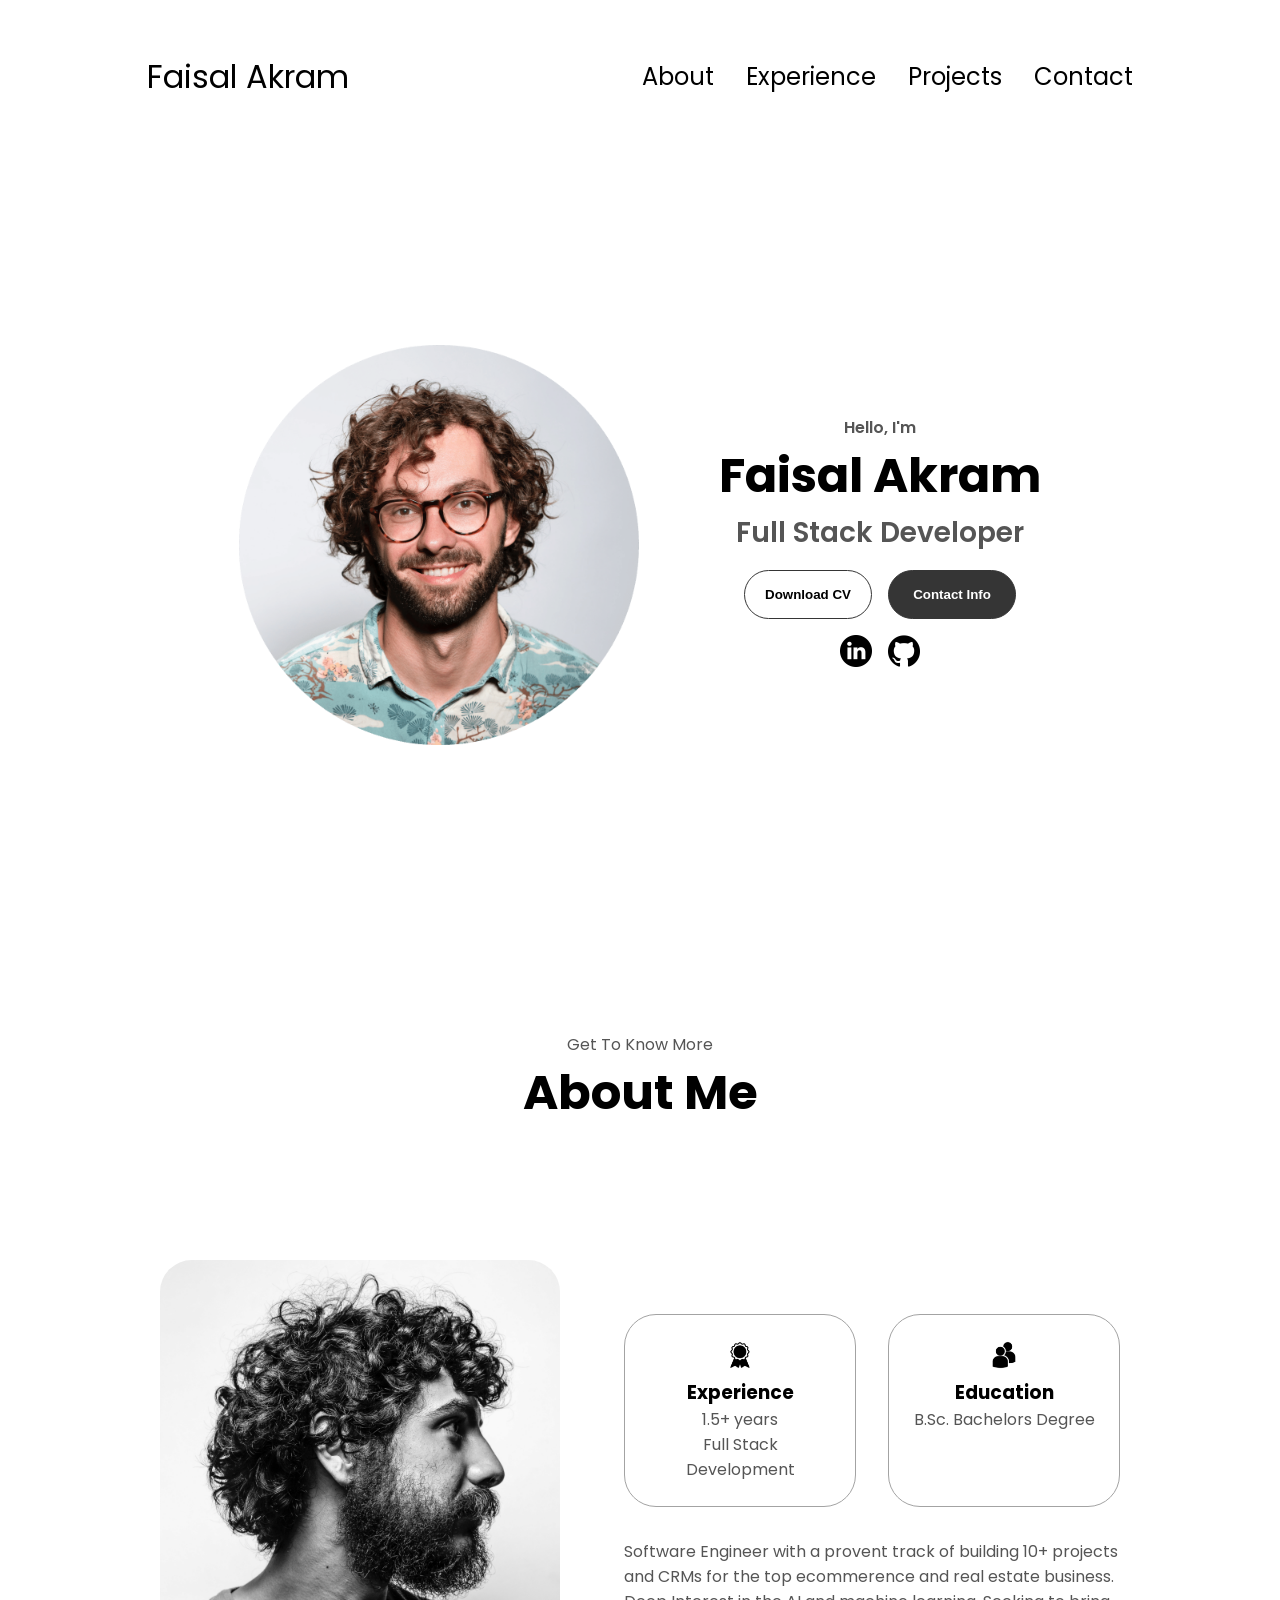
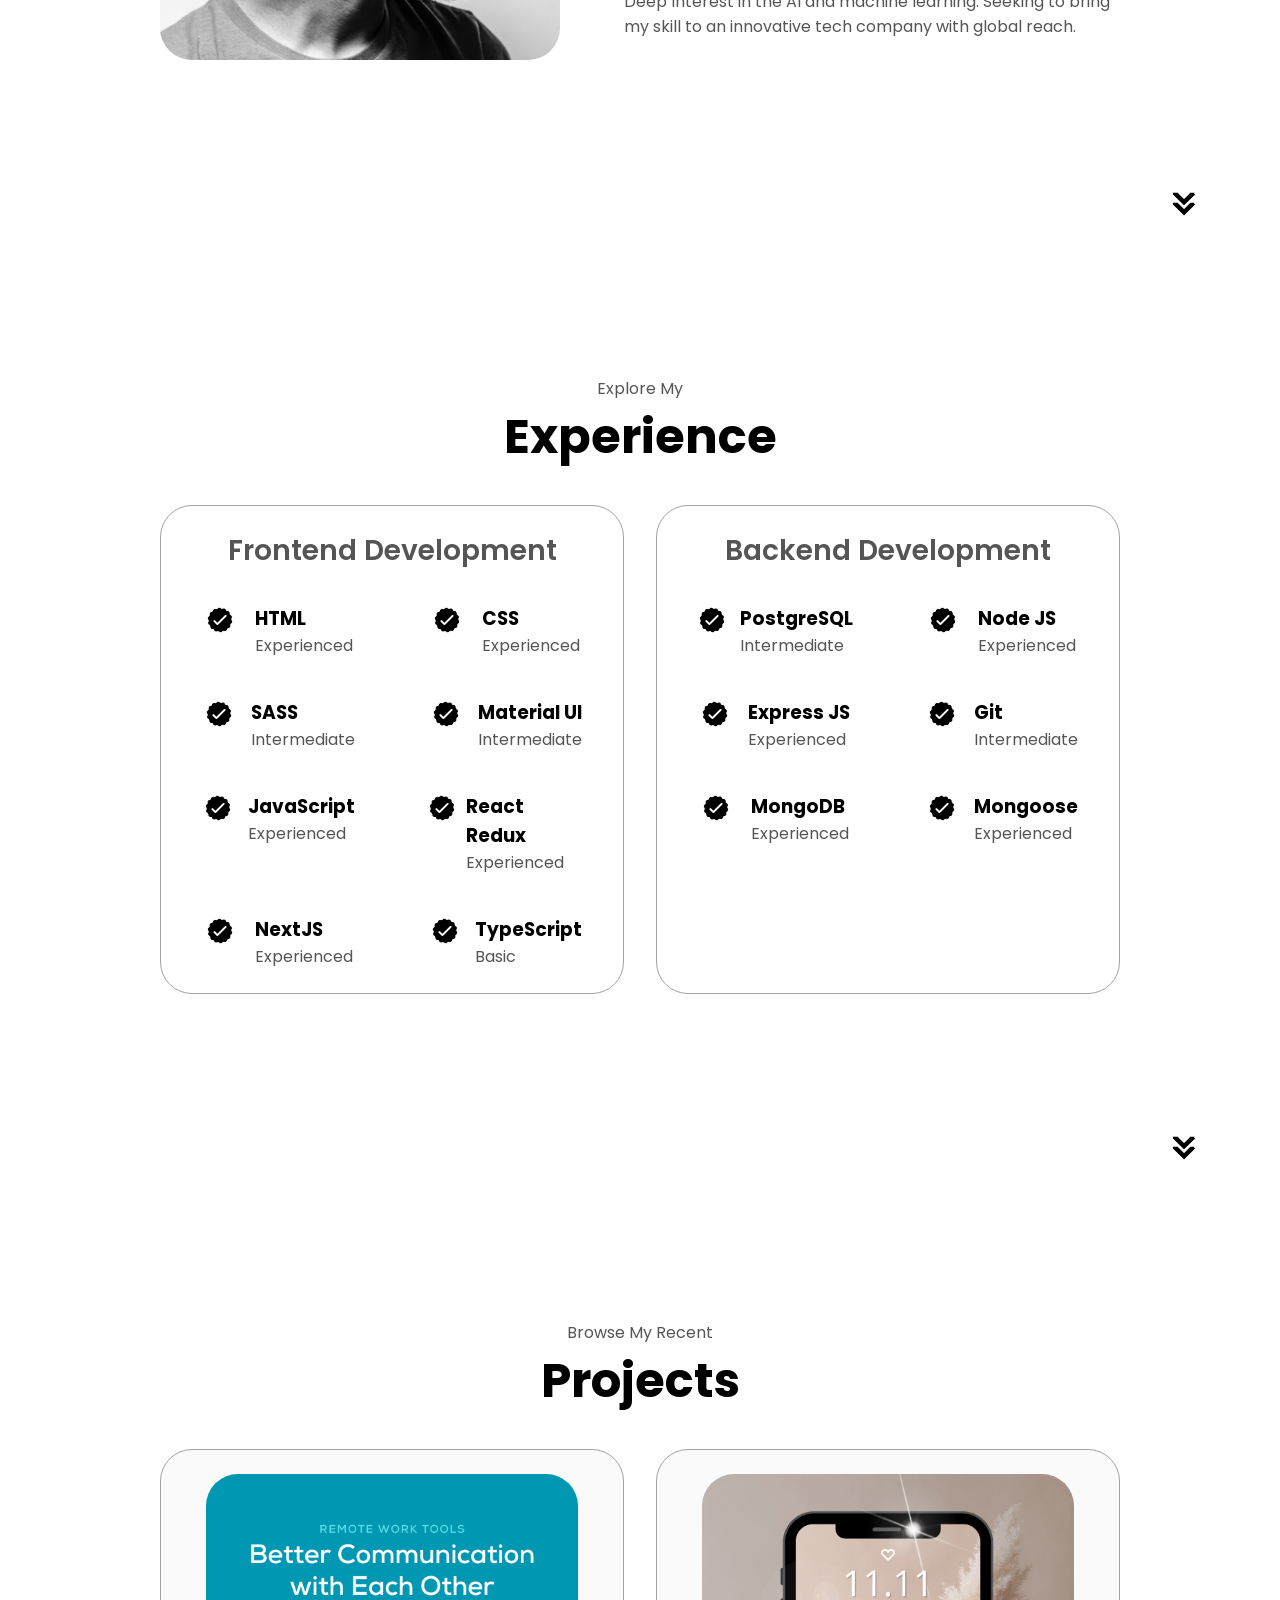
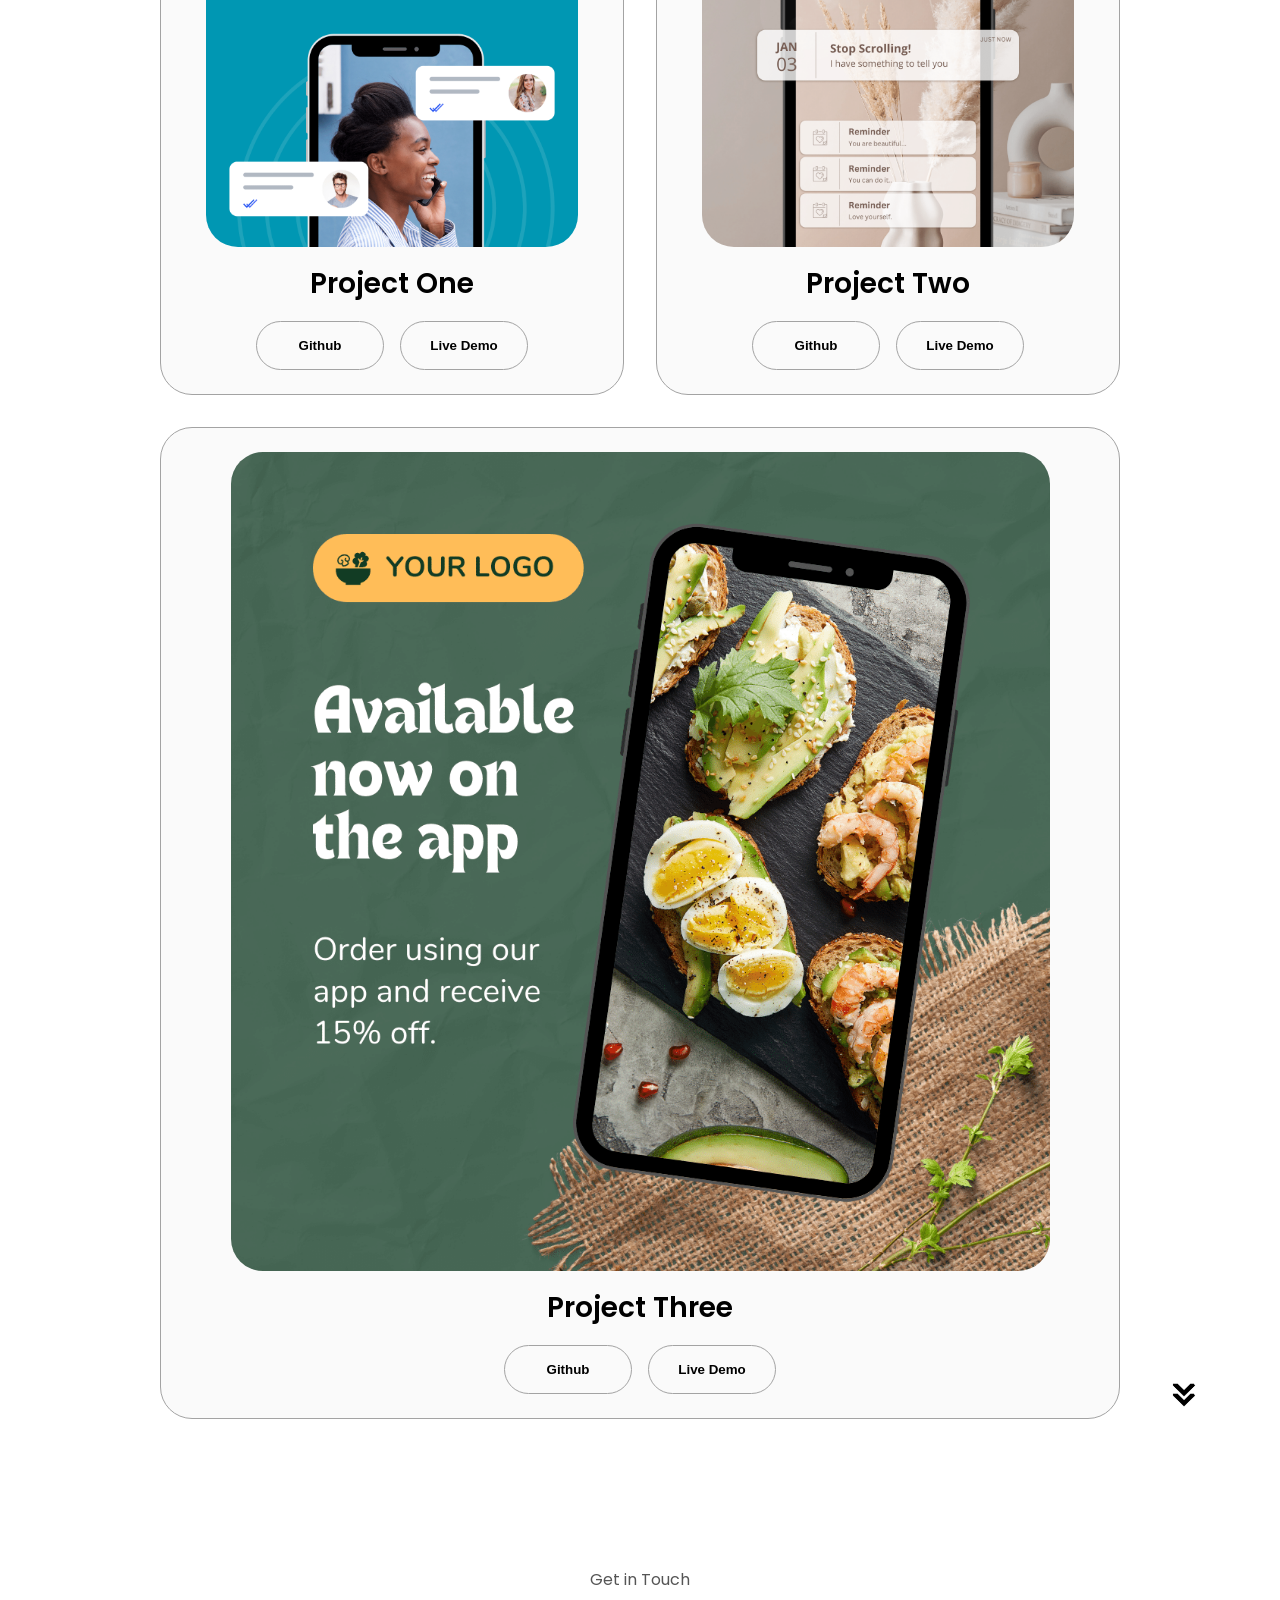
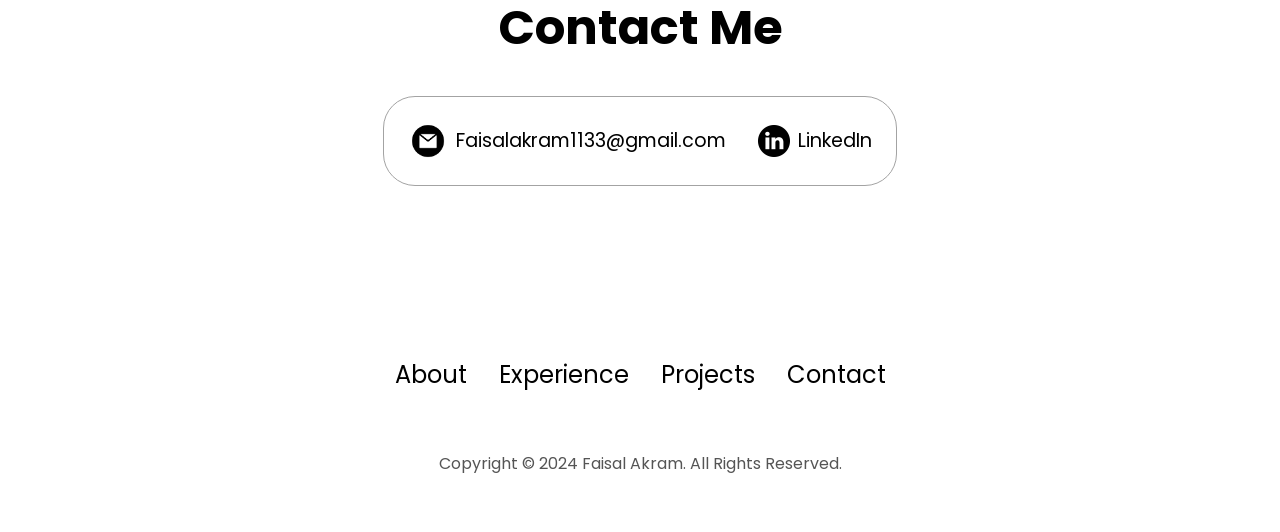
==== index.html @ b60114b3 "upload files" ====
<!DOCTYPE html>
<html lang="en">
  <head>
    <meta charset="UTF-8" />
    <meta http-equiv="X-UA-Compatible" content="IE=edge" />
    <meta name="viewport" content="width=device-width, initial-scale=1.0" />
    <title>Faisal Akram | Portfolio</title>
    <link rel="stylesheet" href="style.css" />
    <link rel="stylesheet" href="mediaqueries.css" />
  </head>
  <body>
    <nav id="desktop-nav">
      <div class="logo">Faisal Akram</div>
      <div>
        <ul class="nav-links">
          <li><a href="#about">About</a></li>
          <li><a href="#experience">Experience</a></li>
          <li><a href="#projects">Projects</a></li>
          <li><a href="#contact">Contact</a></li>
        </ul>
      </div>
    </nav>
    <nav id="hamburger-nav">
      <div class="logo">Faisal Akram</div>
      <div class="hamburger-menu">
        <div class="hamburger-icon" onclick="toggleMenu()">
          <span></span>
          <span></span>
          <span></span>
        </div>
        <div class="menu-links">
          <li><a href="#about" onclick="toggleMenu()">About</a></li>
          <li><a href="#experience" onclick="toggleMenu()">Experience</a></li>
          <li><a href="#projects" onclick="toggleMenu()">Projects</a></li>
          <li><a href="#contact" onclick="toggleMenu()">Contact</a></li>
        </div>
      </div>
    </nav>
    <section id="profile">
      <div class="section__pic-container">
        <img src="./assets/profile-pic.png" alt="John Doe profile picture" />
      </div>
      <div class="section__text">
        <p class="section__text__p1">Hello, I'm</p>
        <h1 class="title">Faisal Akram</h1>
        <p class="section__text__p2">Full Stack Developer</p>
        <div class="btn-container">
          <button
            class="btn btn-color-2"
            onclick="window.open('./assets/resume-faisal.pdf')"
          >
            Download CV
          </button>
          <button class="btn btn-color-1" onclick="location.href='./#contact'">
            Contact Info
          </button>
        </div>
        <div id="socials-container">
          <a
            href="https://www.linkedin.com/in/faisal-akram-a55245199/"
            target="_blank"
          >
            <img
              src="./assets/linkedin.png"
              alt="My LinkedIn profile"
              class="icon"
            />
          </a>
          <a href="https://github.com/mfaisalakram" target="_blank">
            <img
              src="./assets/github.png"
              alt="My Github profile"
              class="icon"
            />
          </a>
        </div>
      </div>
    </section>
    <section id="about">
      <p class="section__text__p1">Get To Know More</p>
      <h1 class="title">About Me</h1>
      <div class="section-container">
        <div class="section__pic-container">
          <img
            src="./assets/about-pic.png"
            alt="Profile picture"
            class="about-pic"
          />
        </div>
        <div class="about-details-container">
          <div class="about-containers">
            <div class="details-container">
              <img
                src="./assets/experience.png"
                alt="Experience icon"
                class="icon"
              />
              <h3>Experience</h3>
              <p>1.5+ years <br />Full Stack Development</p>
            </div>
            <div class="details-container">
              <img
                src="./assets/education.png"
                alt="Education icon"
                class="icon"
              />
              <h3>Education</h3>
              <!-- M.Sc. Masters Degree -->
              <p>B.Sc. Bachelors Degree<br /></p>
            </div>
          </div>
          <div class="text-container">
            <p>
              Software Engineer with a provent track of building 10+ projects
              and CRMs for the top ecommerence and real estate business. Deep
              Interest in the AI and machine learning. Seeking to bring my skill
              to an innovative tech company with global reach.
            </p>
          </div>
        </div>
      </div>
      <img
        src="./assets/arrow.png"
        alt="Arrow icon"
        class="icon arrow"
        onclick="location.href='./#experience'"
      />
    </section>
    <section id="experience">
      <p class="section__text__p1">Explore My</p>
      <h1 class="title">Experience</h1>
      <div class="experience-details-container">
        <div class="about-containers">
          <div class="details-container">
            <h2 class="experience-sub-title">Frontend Development</h2>
            <div class="article-container">
              <article>
                <img
                  src="./assets/checkmark.png"
                  alt="Experience icon"
                  class="icon"
                />
                <div>
                  <h3>HTML</h3>
                  <p>Experienced</p>
                </div>
              </article>
              <article>
                <img
                  src="./assets/checkmark.png"
                  alt="Experience icon"
                  class="icon"
                />
                <div>
                  <h3>CSS</h3>
                  <p>Experienced</p>
                </div>
              </article>
              <article>
                <img
                  src="./assets/checkmark.png"
                  alt="Experience icon"
                  class="icon"
                />
                <div>
                  <h3>SASS</h3>
                  <p>Intermediate</p>
                </div>
              </article>
              <article>
                <img
                  src="./assets/checkmark.png"
                  alt="Experience icon"
                  class="icon"
                />
                <div>
                  <h3>Material UI</h3>
                  <p>Intermediate</p>
                </div>
              </article>
              <article>
                <img
                  src="./assets/checkmark.png"
                  alt="Experience icon"
                  class="icon"
                />
                <div>
                  <h3>JavaScript</h3>
                  <p>Experienced</p>
                </div>
              </article>
              <article>
                <img
                  src="./assets/checkmark.png"
                  alt="Experience icon"
                  class="icon"
                />
                <div>
                  <h3>React Redux</h3>
                  <p>Experienced</p>
                </div>
              </article>

              <article>
                <img
                  src="./assets/checkmark.png"
                  alt="Experience icon"
                  class="icon"
                />
                <div>
                  <h3>NextJS</h3>
                  <p>Experienced</p>
                </div>
              </article>
              <article>
                <img
                  src="./assets/checkmark.png"
                  alt="Experience icon"
                  class="icon"
                />
                <div>
                  <h3>TypeScript</h3>
                  <p>Basic</p>
                </div>
              </article>
            </div>
          </div>
          <div class="details-container">
            <h2 class="experience-sub-title">Backend Development</h2>
            <div class="article-container">
              <article>
                <img
                  src="./assets/checkmark.png"
                  alt="Experience icon"
                  class="icon"
                />
                <div>
                  <h3>PostgreSQL</h3>
                  <p>Intermediate</p>
                </div>
              </article>
              <article>
                <img
                  src="./assets/checkmark.png"
                  alt="Experience icon"
                  class="icon"
                />
                <div>
                  <h3>Node JS</h3>
                  <p>Experienced</p>
                </div>
              </article>
              <article>
                <img
                  src="./assets/checkmark.png"
                  alt="Experience icon"
                  class="icon"
                />
                <div>
                  <h3>Express JS</h3>
                  <p>Experienced</p>
                </div>
              </article>

              <article>
                <img
                  src="./assets/checkmark.png"
                  alt="Experience icon"
                  class="icon"
                />
                <div>
                  <h3>Git</h3>
                  <p>Intermediate</p>
                </div>
              </article>
              <article>
                <img
                  src="./assets/checkmark.png"
                  alt="Experience icon"
                  class="icon"
                />
                <div>
                  <h3>MongoDB</h3>
                  <p>Experienced</p>
                </div>
              </article>
              <article>
                <img
                  src="./assets/checkmark.png"
                  alt="Experience icon"
                  class="icon"
                />
                <div>
                  <h3>Mongoose</h3>
                  <p>Experienced</p>
                </div>
              </article>
            </div>
          </div>
        </div>
      </div>
      <img
        src="./assets/arrow.png"
        alt="Arrow icon"
        class="icon arrow"
        onclick="location.href='./#projects'"
      />
    </section>
    <section id="projects">
      <p class="section__text__p1">Browse My Recent</p>
      <h1 class="title">Projects</h1>
      <div class="experience-details-container">
        <div class="about-containers">
          <div class="details-container color-container">
            <div class="article-container">
              <img
                src="./assets/project-1.png"
                alt="Project 1"
                class="project-img"
              />
            </div>
            <h2 class="experience-sub-title project-title">Project One</h2>
            <div class="btn-container">
              <button
                class="btn btn-color-2 project-btn"
                onclick="location.href='https://github.com/'"
              >
                Github
              </button>
              <button
                class="btn btn-color-2 project-btn"
                onclick="location.href='https://github.com/'"
              >
                Live Demo
              </button>
            </div>
          </div>
          <div class="details-container color-container">
            <div class="article-container">
              <img
                src="./assets/project-2.png"
                alt="Project 2"
                class="project-img"
              />
            </div>
            <h2 class="experience-sub-title project-title">Project Two</h2>
            <div class="btn-container">
              <button
                class="btn btn-color-2 project-btn"
                onclick="location.href='https://github.com/'"
              >
                Github
              </button>
              <button
                class="btn btn-color-2 project-btn"
                onclick="location.href='https://github.com/'"
              >
                Live Demo
              </button>
            </div>
          </div>
          <div class="details-container color-container">
            <div class="article-container">
              <img
                src="./assets/project-3.png"
                alt="Project 3"
                class="project-img"
              />
            </div>
            <h2 class="experience-sub-title project-title">Project Three</h2>
            <div class="btn-container">
              <button
                class="btn btn-color-2 project-btn"
                onclick="location.href='https://github.com/'"
              >
                Github
              </button>
              <button
                class="btn btn-color-2 project-btn"
                onclick="location.href='https://github.com/'"
              >
                Live Demo
              </button>
            </div>
          </div>
        </div>
      </div>
      <img
        src="./assets/arrow.png"
        alt="Arrow icon"
        class="icon arrow"
        onclick="location.href='./#contact'"
      />
    </section>
    <section id="contact">
      <p class="section__text__p1">Get in Touch</p>
      <h1 class="title">Contact Me</h1>
      <div class="contact-info-upper-container">
        <div class="contact-info-container">
          <img
            src="./assets/email.png"
            alt="Email icon"
            class="icon contact-icon email-icon"
          />
          <p>
            <a href="mailto:faisalakram1133@gmail.com"
              >Faisalakram1133@gmail.com</a
            >
          </p>
        </div>
        <div class="contact-info-container">
          <img
            src="./assets/linkedin.png"
            alt="LinkedIn icon"
            class="icon contact-icon"
          />
          <p>
            <a
              href="https://www.linkedin.com/in/faisal-akram-a55245199/"
              target="_blank"
              >LinkedIn</a
            >
          </p>
        </div>
      </div>
    </section>
    <footer>
      <nav>
        <div class="nav-links-container">
          <ul class="nav-links">
            <li><a href="#about">About</a></li>
            <li><a href="#experience">Experience</a></li>
            <li><a href="#projects">Projects</a></li>
            <li><a href="#contact">Contact</a></li>
          </ul>
        </div>
      </nav>
      <p>Copyright &#169; 2024 Faisal Akram. All Rights Reserved.</p>
    </footer>
    <script src="script.js"></script>
  </body>
</html>
---- style.css ----
/* GENERAL */

@import url("https://fonts.googleapis.com/css2?family=Poppins:wght@300;400;500;600&display=swap");

* {
  margin: 0;
  padding: 0;
}

body {
  font-family: "Poppins", sans-serif;
}

html {
  scroll-behavior: smooth;
}

p {
  color: rgb(85, 85, 85);
}

/* TRANSITION */

a,
.btn {
  transition: all 300ms ease;
}

/* DESKTOP NAV */

nav,
.nav-links {
  display: flex;
}

nav {
  justify-content: space-around;
  align-items: center;
  height: 17vh;
}

.nav-links {
  gap: 2rem;
  list-style: none;
  font-size: 1.5rem;
}

a {
  color: black;
  text-decoration: none;
  text-decoration-color: white;
}

a:hover {
  color: grey;
  text-decoration: underline;
  text-underline-offset: 1rem;
  text-decoration-color: rgb(181, 181, 181);
}

.logo {
  font-size: 2rem;
}

.logo:hover {
  cursor: default;
}

/* HAMBURGER MENU */

#hamburger-nav {
  display: none;
}

.hamburger-menu {
  position: relative;
  display: inline-block;
}

.hamburger-icon {
  display: flex;
  flex-direction: column;
  justify-content: space-between;
  height: 24px;
  width: 30px;
  cursor: pointer;
}

.hamburger-icon span {
  width: 100%;
  height: 2px;
  background-color: black;
  transition: all 0.3 ease-in-out;
}

.menu-links {
  position: absolute;
  top: 100%;
  right: 0;
  background-color: white;
  width: fit-content;
  max-height: 0;
  overflow: hidden;
  transition: all 0.3 ease-in-out;
}

.menu-links a {
  display: block;
  padding: 10px;
  text-align: center;
  font-size: 1.5rem;
  color: black;
  text-decoration: none;
  transition: all 0.3 ease-in-out;
}

.menu-links li {
  list-style: none;
}

.menu-links.open {
  max-height: 300px;
}

.hamburger-icon.open span:first-child {
  transform: rotate(45deg) translate(10px, 5px);
}

.hamburger-icon.open span:nth-child(2) {
  opacity: 0;
}

.hamburger-icon.open span:last-child {
  transform: rotate(-45deg) translate(10px, -5px);
}

.hamburger-icon span:first-child {
  transform: none;
}

.hamburger-icon span:first-child {
  opacity: 1;
}

.hamburger-icon span:first-child {
  transform: none;
}

/* SECTIONS */

section {
  padding-top: 4vh;
  height: 96vh;
  margin: 0 10rem;
  margin-bottom: 5rem;
  box-sizing: border-box;
  min-height: fit-content;
}

.section-container {
  display: flex;
}

/* PROFILE SECTION */

#profile {
  display: flex;
  justify-content: center;
  gap: 5rem;
  height: 80vh;
}

.section__pic-container {
  display: flex;
  height: 400px;
  width: 400px;
  margin: auto 0;
}

.section__text {
  align-self: center;
  text-align: center;
}

.section__text p {
  font-weight: 600;
}

.section__text__p1 {
  text-align: center;
}

.section__text__p2 {
  font-size: 1.75rem;
  margin-bottom: 1rem;
}

.title {
  font-size: 3rem;
  text-align: center;
}

#socials-container {
  display: flex;
  justify-content: center;
  margin-top: 1rem;
  gap: 1rem;
}

/* ICONS */

.icon {
  cursor: pointer;
  height: 2rem;
}

/* BUTTONS */

.btn-container {
  display: flex;
  justify-content: center;
  gap: 1rem;
}

.btn {
  font-weight: 600;
  transition: all 300ms ease;
  padding: 1rem;
  width: 8rem;
  border-radius: 2rem;
}

.btn-color-1,
.btn-color-2 {
  border: rgb(53, 53, 53) 0.1rem solid;
}

.btn-color-1:hover,
.btn-color-2:hover {
  cursor: pointer;
}

.btn-color-1,
.btn-color-2:hover {
  background: rgb(53, 53, 53);
  color: white;
}

.btn-color-1:hover {
  background: rgb(0, 0, 0);
}

.btn-color-2 {
  background: none;
}

.btn-color-2:hover {
  border: rgb(255, 255, 255) 0.1rem solid;
}

.btn-container {
  gap: 1rem;
}

/* ABOUT SECTION */

#about {
  position: relative;
}

.about-containers {
  gap: 2rem;
  margin-bottom: 2rem;
  margin-top: 2rem;
}

.about-details-container {
  justify-content: center;
  flex-direction: column;
}

.about-containers,
.about-details-container {
  display: flex;
}

.about-pic {
  border-radius: 2rem;
}

.arrow {
  position: absolute;
  right: -5rem;
  bottom: 2.5rem;
}

.details-container {
  padding: 1.5rem;
  flex: 1;
  background: white;
  border-radius: 2rem;
  border: rgb(53, 53, 53) 0.1rem solid;
  border-color: rgb(163, 163, 163);
  text-align: center;
}

.section-container {
  gap: 4rem;
  height: 80%;
}

.section__pic-container {
  height: 400px;
  width: 400px;
  margin: auto 0;
}

/* EXPERIENCE SECTION */

#experience {
  position: relative;
}

.experience-sub-title {
  color: rgb(85, 85, 85);
  font-weight: 600;
  font-size: 1.75rem;
  margin-bottom: 2rem;
}

.experience-details-container {
  display: flex;
  justify-content: center;
  flex-direction: column;
}

.article-container {
  display: flex;
  text-align: initial;
  flex-wrap: wrap;
  flex-direction: row;
  gap: 2.5rem;
  justify-content: space-around;
}

article {
  display: flex;
  width: 10rem;
  justify-content: space-around;
  gap: 0.5rem;
}

article .icon {
  cursor: default;
}

/* PROJECTS SECTION */

#projects {
  position: relative;
}

.color-container {
  border-color: rgb(163, 163, 163);
  background: rgb(250, 250, 250);
}

.project-img {
  border-radius: 2rem;
  width: 90%;
  height: 90%;
}

.project-title {
  margin: 1rem;
  color: black;
}

.project-btn {
  color: black;
  border-color: rgb(163, 163, 163);
}

/* CONTACT */

#contact {
  display: flex;
  justify-content: center;
  flex-direction: column;
  height: 70vh;
}

.contact-info-upper-container {
  display: flex;
  justify-content: center;
  border-radius: 2rem;
  border: rgb(53, 53, 53) 0.1rem solid;
  border-color: rgb(163, 163, 163);
  background: (250, 250, 250);
  margin: 2rem auto;
  padding: 0.5rem;
}

.contact-info-container {
  display: flex;
  align-items: center;
  justify-content: center;
  gap: 0.5rem;
  margin: 1rem;
}

.contact-info-container p {
  font-size: larger;
}

.contact-icon {
  cursor: default;
}

.email-icon {
  height: 2.5rem;
}

/* FOOTER SECTION */

footer {
  height: 26vh;
  margin: 0 1rem;
}

footer p {
  text-align: center;
}
---- mediaqueries.css ----
@media screen and (max-width: 1400px) {
  #profile {
    height: 83vh;
    margin-bottom: 6rem;
  }
  .about-containers {
    flex-wrap: wrap;
  }
  #contact,
  #projects {
    height: fit-content;
  }
}

@media screen and (max-width: 1200px) {
  #desktop-nav {
    display: none;
  }
  #hamburger-nav {
    display: flex;
  }
  #experience,
  .experience-details-container {
    margin-top: 2rem;
  }
  #profile,
  .section-container {
    display: block;
  }
  .arrow {
    display: none;
  }
  section,
  .section-container {
    height: fit-content;
  }
  section {
    margin: 0 5%;
    margin-bottom: 5%;
  }

  .section__pic-container {
    width: 275px;
    height: 275px;
    margin: 0 auto 2rem;
  }
  .about-containers {
    margin-top: 0;
  }
}

@media screen and (max-width: 600px) {
  #contact,
  footer {
    height: 40vh;
  }
  #profile {
    height: 83vh;
    margin-bottom: 0;
  }
  article {
    font-size: 1rem;
  }
  footer nav {
    height: fit-content;
    margin-bottom: 2rem;
  }
  .about-containers,
  .contact-info-upper-container,
  .btn-container {
    flex-wrap: wrap;
  }
  .contact-info-container {
    margin: 0;
  }
  .contact-info-container p,
  .nav-links li a {
    font-size: 1rem;
  }
  .experience-sub-title {
    font-size: 1.25rem;
  }
  .logo {
    font-size: 1.5rem;
  }
  .nav-links {
    flex-direction: column;
    gap: 0.5rem;
    text-align: center;
  }
  .section__pic-container {
    width: auto;
    height: 46vw;
    justify-content: center;
  }
  .section__text__p2 {
    font-size: 1.25rem;
  }
  .title {
    font-size: 2rem;
  }
  .text-container {
    text-align: justify;
  }
}
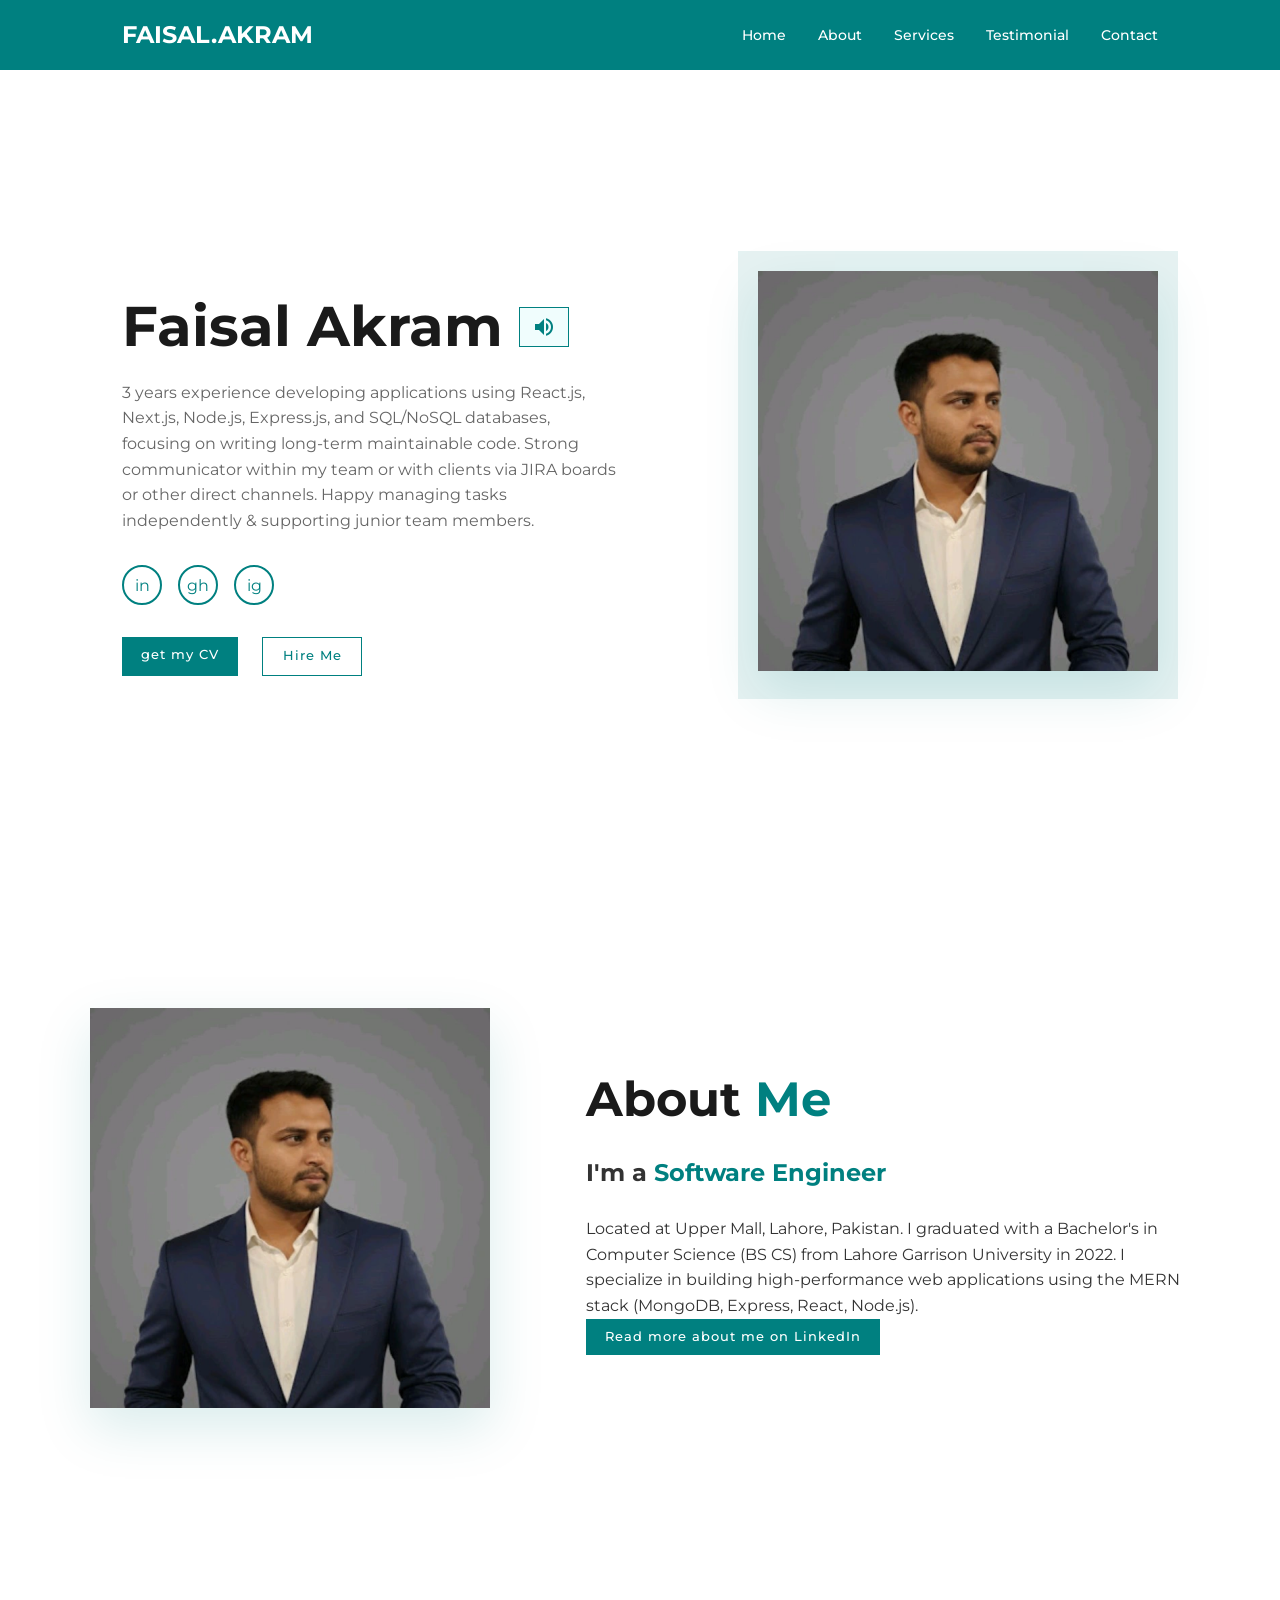
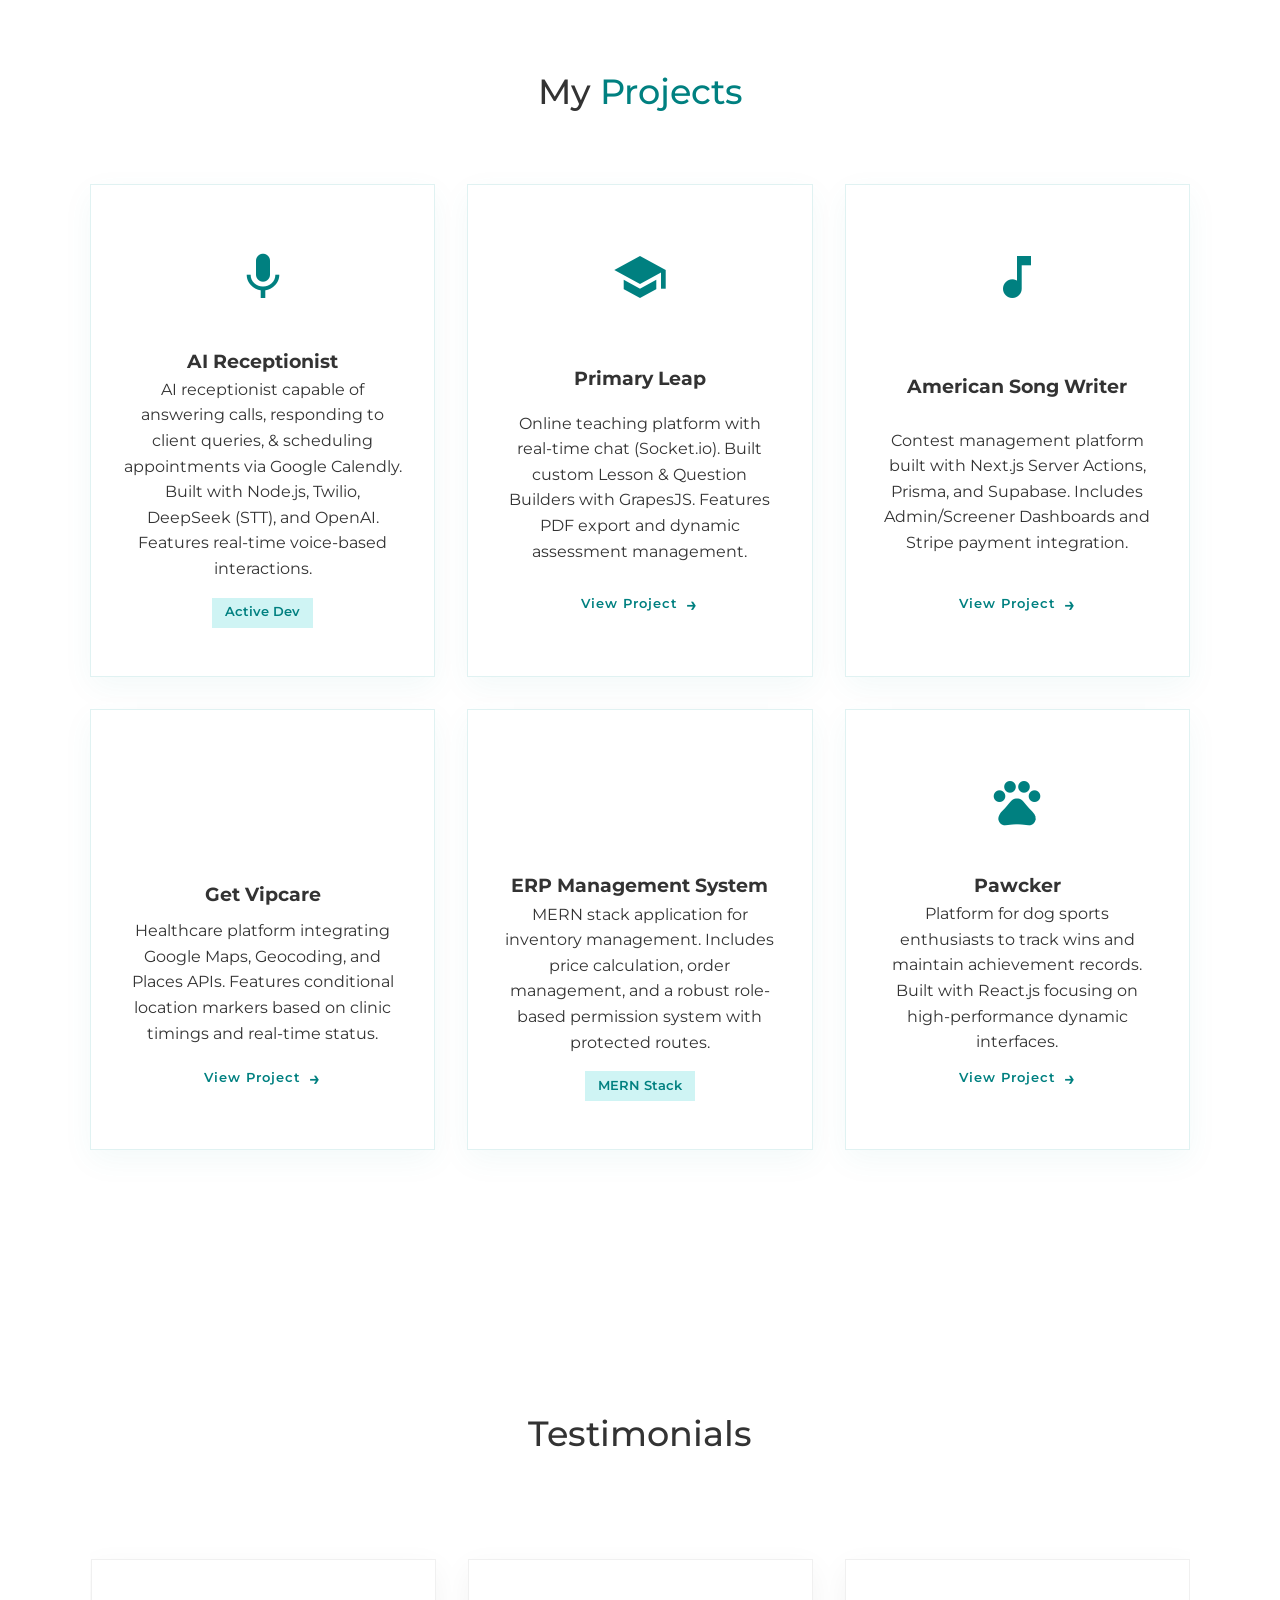
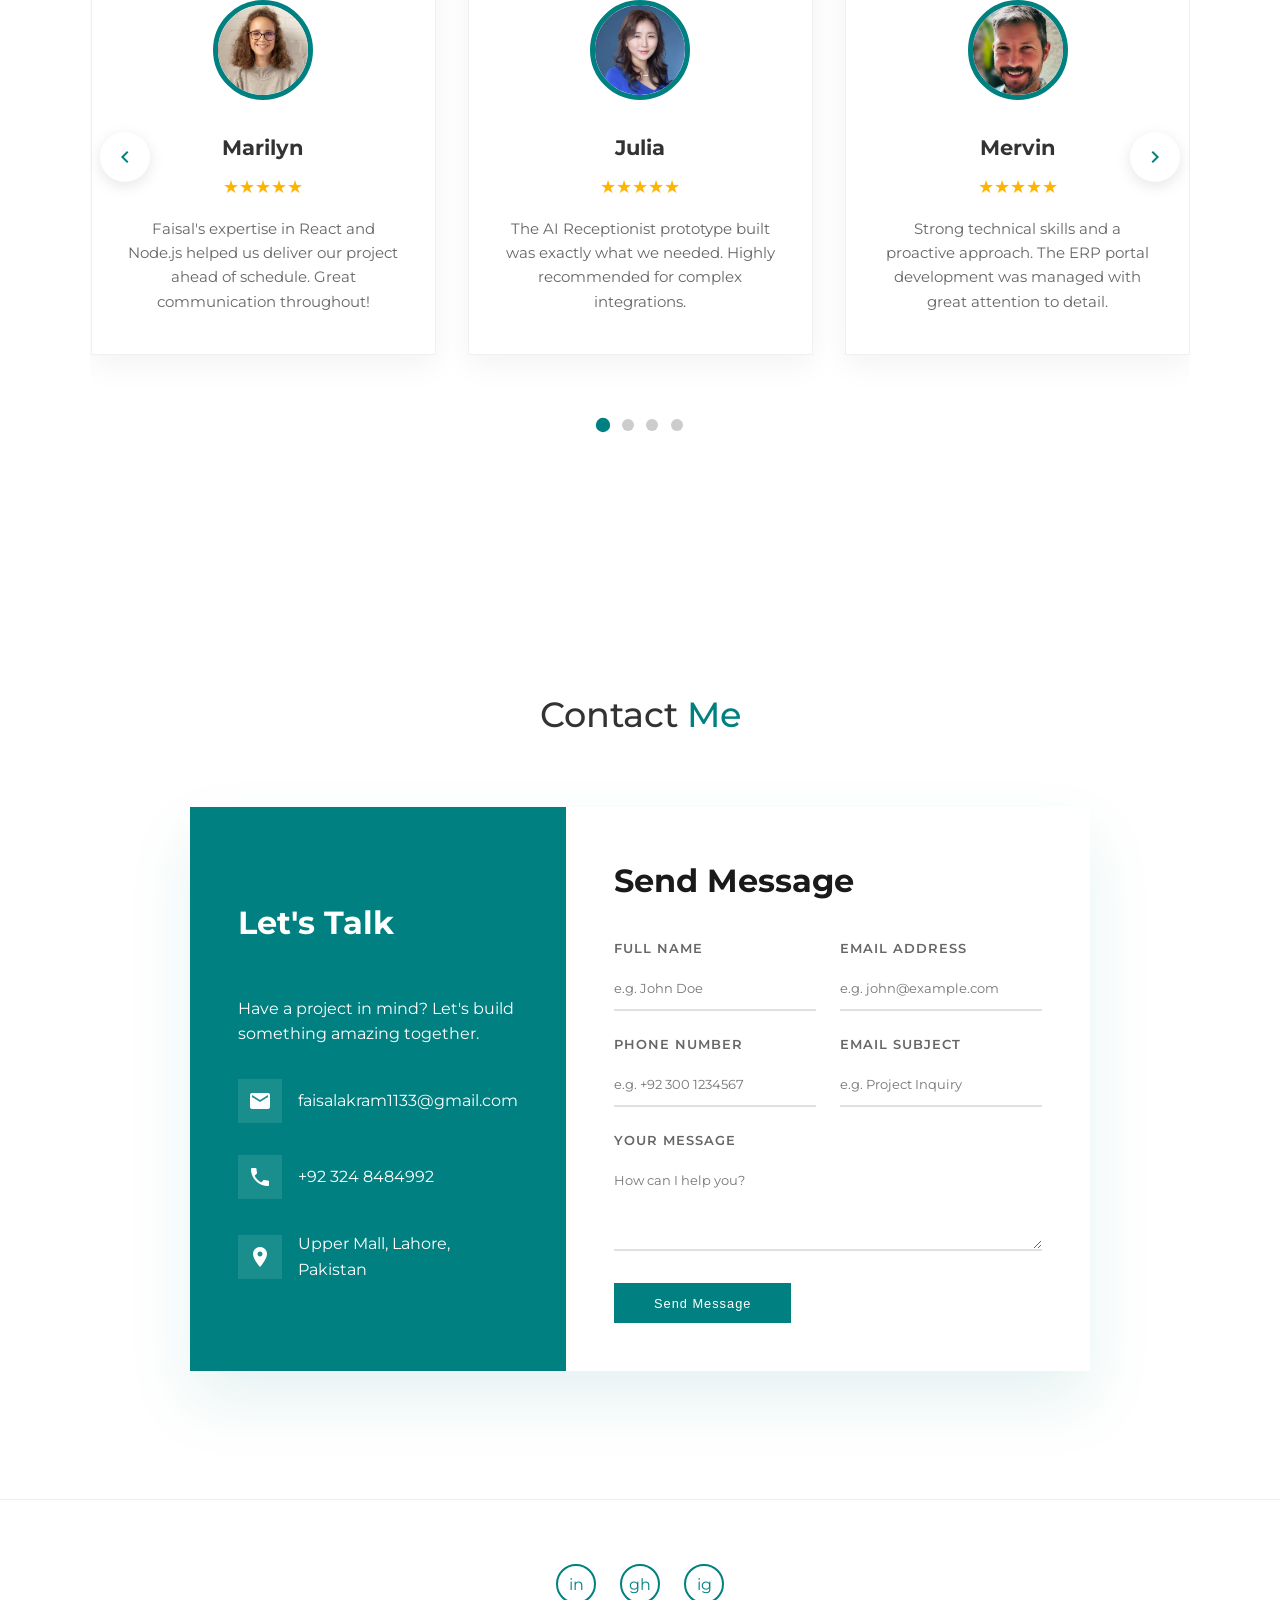
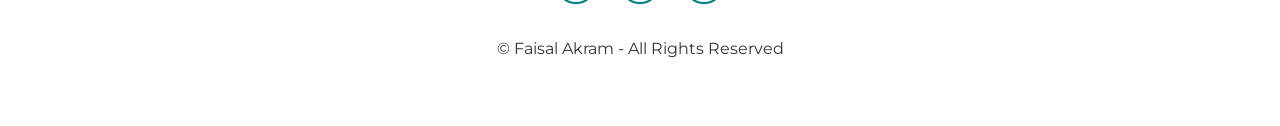
==== commit 3afd6e45: "local commit" ====
--- a/index.html
+++ b/index.html
@@ -1,442 +1,412 @@
-<!DOCTYPE html>
-<html lang="en">
-  <head>
-    <meta charset="UTF-8" />
-    <meta http-equiv="X-UA-Compatible" content="IE=edge" />
-    <meta name="viewport" content="width=device-width, initial-scale=1.0" />
-    <title>Faisal Akram | Portfolio</title>
-    <link rel="stylesheet" href="style.css" />
-    <link rel="stylesheet" href="mediaqueries.css" />
-  </head>
-  <body>
-    <nav id="desktop-nav">
-      <div class="logo">Faisal Akram</div>
-      <div>
-        <ul class="nav-links">
-          <li><a href="#about">About</a></li>
-          <li><a href="#experience">Experience</a></li>
-          <li><a href="#projects">Projects</a></li>
-          <li><a href="#contact">Contact</a></li>
-        </ul>
-      </div>
-    </nav>
-    <nav id="hamburger-nav">
-      <div class="logo">Faisal Akram</div>
-      <div class="hamburger-menu">
-        <div class="hamburger-icon" onclick="toggleMenu()">
-          <span></span>
-          <span></span>
-          <span></span>
-        </div>
-        <div class="menu-links">
-          <li><a href="#about" onclick="toggleMenu()">About</a></li>
-          <li><a href="#experience" onclick="toggleMenu()">Experience</a></li>
-          <li><a href="#projects" onclick="toggleMenu()">Projects</a></li>
-          <li><a href="#contact" onclick="toggleMenu()">Contact</a></li>
-        </div>
-      </div>
-    </nav>
-    <section id="profile">
-      <div class="section__pic-container">
-        <img src="./assets/profile-pic.png" alt="John Doe profile picture" />
-      </div>
-      <div class="section__text">
-        <p class="section__text__p1">Hello, I'm</p>
-        <h1 class="title">Faisal Akram</h1>
-        <p class="section__text__p2">Full Stack Developer</p>
-        <div class="btn-container">
-          <button
-            class="btn btn-color-2"
-            onclick="window.open('./assets/resume-faisal.pdf')"
-          >
-            Download CV
-          </button>
-          <button class="btn btn-color-1" onclick="location.href='./#contact'">
-            Contact Info
-          </button>
-        </div>
-        <div id="socials-container">
-          <a
-            href="https://www.linkedin.com/in/faisal-akram-a55245199/"
-            target="_blank"
-          >
-            <img
-              src="./assets/linkedin.png"
-              alt="My LinkedIn profile"
-              class="icon"
-            />
-          </a>
-          <a href="https://github.com/mfaisalakram" target="_blank">
-            <img
-              src="./assets/github.png"
-              alt="My Github profile"
-              class="icon"
-            />
-          </a>
-        </div>
-      </div>
-    </section>
-    <section id="about">
-      <p class="section__text__p1">Get To Know More</p>
-      <h1 class="title">About Me</h1>
-      <div class="section-container">
-        <div class="section__pic-container">
-          <img
-            src="./assets/about-pic.png"
-            alt="Profile picture"
-            class="about-pic"
-          />
-        </div>
-        <div class="about-details-container">
-          <div class="about-containers">
-            <div class="details-container">
-              <img
-                src="./assets/experience.png"
-                alt="Experience icon"
-                class="icon"
-              />
-              <h3>Experience</h3>
-              <p>1.5+ years <br />Full Stack Development</p>
-            </div>
-            <div class="details-container">
-              <img
-                src="./assets/education.png"
-                alt="Education icon"
-                class="icon"
-              />
-              <h3>Education</h3>
-              <!-- M.Sc. Masters Degree -->
-              <p>B.Sc. Bachelors Degree<br /></p>
-            </div>
-          </div>
-          <div class="text-container">
-            <p>
-              Software Engineer with a provent track of building 10+ projects
-              and CRMs for the top ecommerence and real estate business. Deep
-              Interest in the AI and machine learning. Seeking to bring my skill
-              to an innovative tech company with global reach.
-            </p>
-          </div>
-        </div>
-      </div>
-      <img
-        src="./assets/arrow.png"
-        alt="Arrow icon"
-        class="icon arrow"
-        onclick="location.href='./#experience'"
-      />
-    </section>
-    <section id="experience">
-      <p class="section__text__p1">Explore My</p>
-      <h1 class="title">Experience</h1>
-      <div class="experience-details-container">
-        <div class="about-containers">
-          <div class="details-container">
-            <h2 class="experience-sub-title">Frontend Development</h2>
-            <div class="article-container">
-              <article>
-                <img
-                  src="./assets/checkmark.png"
-                  alt="Experience icon"
-                  class="icon"
-                />
-                <div>
-                  <h3>HTML</h3>
-                  <p>Experienced</p>
-                </div>
-              </article>
-              <article>
-                <img
-                  src="./assets/checkmark.png"
-                  alt="Experience icon"
-                  class="icon"
-                />
-                <div>
-                  <h3>CSS</h3>
-                  <p>Experienced</p>
-                </div>
-              </article>
-              <article>
-                <img
-                  src="./assets/checkmark.png"
-                  alt="Experience icon"
-                  class="icon"
-                />
-                <div>
-                  <h3>SASS</h3>
-                  <p>Intermediate</p>
-                </div>
-              </article>
-              <article>
-                <img
-                  src="./assets/checkmark.png"
-                  alt="Experience icon"
-                  class="icon"
-                />
-                <div>
-                  <h3>Material UI</h3>
-                  <p>Intermediate</p>
-                </div>
-              </article>
-              <article>
-                <img
-                  src="./assets/checkmark.png"
-                  alt="Experience icon"
-                  class="icon"
-                />
-                <div>
-                  <h3>JavaScript</h3>
-                  <p>Experienced</p>
-                </div>
-              </article>
-              <article>
-                <img
-                  src="./assets/checkmark.png"
-                  alt="Experience icon"
-                  class="icon"
-                />
-                <div>
-                  <h3>React Redux</h3>
-                  <p>Experienced</p>
-                </div>
-              </article>
-
-              <article>
-                <img
-                  src="./assets/checkmark.png"
-                  alt="Experience icon"
-                  class="icon"
-                />
-                <div>
-                  <h3>NextJS</h3>
-                  <p>Experienced</p>
-                </div>
-              </article>
-              <article>
-                <img
-                  src="./assets/checkmark.png"
-                  alt="Experience icon"
-                  class="icon"
-                />
-                <div>
-                  <h3>TypeScript</h3>
-                  <p>Basic</p>
-                </div>
-              </article>
-            </div>
-          </div>
-          <div class="details-container">
-            <h2 class="experience-sub-title">Backend Development</h2>
-            <div class="article-container">
-              <article>
-                <img
-                  src="./assets/checkmark.png"
-                  alt="Experience icon"
-                  class="icon"
-                />
-                <div>
-                  <h3>PostgreSQL</h3>
-                  <p>Intermediate</p>
-                </div>
-              </article>
-              <article>
-                <img
-                  src="./assets/checkmark.png"
-                  alt="Experience icon"
-                  class="icon"
-                />
-                <div>
-                  <h3>Node JS</h3>
-                  <p>Experienced</p>
-                </div>
-              </article>
-              <article>
-                <img
-                  src="./assets/checkmark.png"
-                  alt="Experience icon"
-                  class="icon"
-                />
-                <div>
-                  <h3>Express JS</h3>
-                  <p>Experienced</p>
-                </div>
-              </article>
-
-              <article>
-                <img
-                  src="./assets/checkmark.png"
-                  alt="Experience icon"
-                  class="icon"
-                />
-                <div>
-                  <h3>Git</h3>
-                  <p>Intermediate</p>
-                </div>
-              </article>
-              <article>
-                <img
-                  src="./assets/checkmark.png"
-                  alt="Experience icon"
-                  class="icon"
-                />
-                <div>
-                  <h3>MongoDB</h3>
-                  <p>Experienced</p>
-                </div>
-              </article>
-              <article>
-                <img
-                  src="./assets/checkmark.png"
-                  alt="Experience icon"
-                  class="icon"
-                />
-                <div>
-                  <h3>Mongoose</h3>
-                  <p>Experienced</p>
-                </div>
-              </article>
-            </div>
-          </div>
-        </div>
-      </div>
-      <img
-        src="./assets/arrow.png"
-        alt="Arrow icon"
-        class="icon arrow"
-        onclick="location.href='./#projects'"
-      />
-    </section>
-    <section id="projects">
-      <p class="section__text__p1">Browse My Recent</p>
-      <h1 class="title">Projects</h1>
-      <div class="experience-details-container">
-        <div class="about-containers">
-          <div class="details-container color-container">
-            <div class="article-container">
-              <img
-                src="./assets/project-1.png"
-                alt="Project 1"
-                class="project-img"
-              />
-            </div>
-            <h2 class="experience-sub-title project-title">Project One</h2>
-            <div class="btn-container">
-              <button
-                class="btn btn-color-2 project-btn"
-                onclick="location.href='https://github.com/'"
-              >
-                Github
-              </button>
-              <button
-                class="btn btn-color-2 project-btn"
-                onclick="location.href='https://github.com/'"
-              >
-                Live Demo
-              </button>
-            </div>
-          </div>
-          <div class="details-container color-container">
-            <div class="article-container">
-              <img
-                src="./assets/project-2.png"
-                alt="Project 2"
-                class="project-img"
-              />
-            </div>
-            <h2 class="experience-sub-title project-title">Project Two</h2>
-            <div class="btn-container">
-              <button
-                class="btn btn-color-2 project-btn"
-                onclick="location.href='https://github.com/'"
-              >
-                Github
-              </button>
-              <button
-                class="btn btn-color-2 project-btn"
-                onclick="location.href='https://github.com/'"
-              >
-                Live Demo
-              </button>
-            </div>
-          </div>
-          <div class="details-container color-container">
-            <div class="article-container">
-              <img
-                src="./assets/project-3.png"
-                alt="Project 3"
-                class="project-img"
-              />
-            </div>
-            <h2 class="experience-sub-title project-title">Project Three</h2>
-            <div class="btn-container">
-              <button
-                class="btn btn-color-2 project-btn"
-                onclick="location.href='https://github.com/'"
-              >
-                Github
-              </button>
-              <button
-                class="btn btn-color-2 project-btn"
-                onclick="location.href='https://github.com/'"
-              >
-                Live Demo
-              </button>
-            </div>
-          </div>
-        </div>
-      </div>
-      <img
-        src="./assets/arrow.png"
-        alt="Arrow icon"
-        class="icon arrow"
-        onclick="location.href='./#contact'"
-      />
-    </section>
-    <section id="contact">
-      <p class="section__text__p1">Get in Touch</p>
-      <h1 class="title">Contact Me</h1>
-      <div class="contact-info-upper-container">
-        <div class="contact-info-container">
-          <img
-            src="./assets/email.png"
-            alt="Email icon"
-            class="icon contact-icon email-icon"
-          />
-          <p>
-            <a href="mailto:faisalakram1133@gmail.com"
-              >Faisalakram1133@gmail.com</a
-            >
-          </p>
-        </div>
-        <div class="contact-info-container">
-          <img
-            src="./assets/linkedin.png"
-            alt="LinkedIn icon"
-            class="icon contact-icon"
-          />
-          <p>
-            <a
-              href="https://www.linkedin.com/in/faisal-akram-a55245199/"
-              target="_blank"
-              >LinkedIn</a
-            >
-          </p>
-        </div>
-      </div>
-    </section>
-    <footer>
-      <nav>
-        <div class="nav-links-container">
-          <ul class="nav-links">
-            <li><a href="#about">About</a></li>
-            <li><a href="#experience">Experience</a></li>
-            <li><a href="#projects">Projects</a></li>
-            <li><a href="#contact">Contact</a></li>
-          </ul>
-        </div>
-      </nav>
-      <p>Copyright &#169; 2024 Faisal Akram. All Rights Reserved.</p>
-    </footer>
-    <script src="script.js"></script>
-  </body>
-</html>
+<!DOCTYPE html>
+<html lang="en">
+<head>
+    <meta charset="UTF-8">
+    <meta name="viewport" content="width=device-width, initial-scale=1.0">
+    <title>Faisal Akram | Software Engineer</title>
+    <meta name="description" content="Portfolio of Faisal Akram, a MERN Stack Developer with 3 years of experience.">
+    <link rel="stylesheet" href="style.css">
+    <link href="https://fonts.googleapis.com/icon?family=Material+Icons" rel="stylesheet">
+</head>
+<body>
+    <div class="bg-symbols">
+        <div class="symbol" style="left: 5%; top: 110%; animation-delay: 0s;">&lt;/&gt;</div>
+        <div class="symbol" style="left: 15%; top: 110%; animation-delay: 4s;">{ }</div>
+        <div class="symbol" style="left: 25%; top: 110%; animation-delay: 8s;">[ ]</div>
+        <div class="symbol" style="left: 35%; top: 110%; animation-delay: 2s;">#</div>
+        <div class="symbol" style="left: 45%; top: 110%; animation-delay: 6s;">&lt; &gt;</div>
+        <div class="symbol" style="left: 55%; top: 110%; animation-delay: 10s;">( )</div>
+        <div class="symbol" style="left: 65%; top: 110%; animation-delay: 1s;">&amp;&amp;</div>
+        <div class="symbol" style="left: 75%; top: 110%; animation-delay: 5s;">||</div>
+        <div class="symbol" style="left: 85%; top: 110%; animation-delay: 9s;">=&gt;</div>
+        <div class="symbol" style="left: 95%; top: 110%; animation-delay: 3s;">;</div>
+    </div>
+    <nav class="navbar">
+        <div class="nav-container">
+            <a href="#" class="logo">FAISAL.AKRAM</a>
+            <div class="nav-links">
+                <a href="#">Home</a>
+                <a href="#about">About</a>
+                <a href="#services">Services</a>
+                <a href="#testimonials">Testimonial</a>
+                <a href="#contact">Contact</a>
+            </div>
+        </div>
+    </nav>
+
+    <header>
+        <div class="header-content">
+            <div class="name-audio-wrapper">
+                <h1>Faisal Akram</h1>
+                <button class="audio-btn" id="play-name" title="Listen to name pronunciation">
+                    <span class="material-icons volume-icon">volume_up</span>
+                    <div class="audio-waves" id="waves">
+                        <span></span>
+                        <span></span>
+                        <span></span>
+                        <span></span>
+                    </div>
+                </button>
+                <audio id="name-audio" src="Recording (7).mp3"></audio>
+            </div>
+            <p class="description">3 years experience developing applications using React.js, Next.js, Node.js, Express.js, and SQL/NoSQL databases, focusing on writing long-term maintainable code. Strong communicator within my team or with clients via JIRA boards or other direct channels. Happy managing tasks independently & supporting junior team members.</p>
+            <div class="social-icons">
+                <a href="https://linkedin.com/in/faisal-akram-a55245199" class="social-icon" target="_blank">in</a>
+                <a href="https://github.com/mfaisalakram" class="social-icon" target="_blank">gh</a>
+                <a href="#" class="social-icon">ig</a>
+            </div>
+            <div class="header-btns">
+                <a href="Faisal Akram - CV.pdf" class="btn-primary" target="_blank">get my CV</a>
+                <a href="#contact" class="btn-secondary">Hire Me</a>
+            </div>
+        </div>
+        <div class="profile-img-container">
+            <img src="1759491828334.png" alt="Faisal Akram" class="profile-img">
+        </div>
+    </header>
+
+    <main>
+        <section id="about">
+            <div class="about-container">
+                <img src="1759491828334.png" alt="About Faisal" class="about-img">
+                <div class="about-content">
+                    <h2>About <span>Me</span></h2>
+                    <h3>I'm a <span>Software Engineer</span></h3>
+                    <p>Located at Upper Mall, Lahore, Pakistan. I graduated with a Bachelor's in Computer Science (BS CS) from Lahore Garrison University in 2022. I specialize in building high-performance web applications using the MERN stack (MongoDB, Express, React, Node.js).</p>
+                    <a href="https://linkedin.com/in/faisal-akram-a55245199" class="btn-primary" target="_blank">Read more about me on LinkedIn</a>
+                </div>
+            </div>
+        </section>
+
+        <section id="services">
+            <h2 class="section-title">My <span>Projects</span></h2>
+            <div class="services-grid">
+                <div class="service-card">
+                    <div class="service-icon">mic</div>
+                    <h3>AI Receptionist</h3>
+                    <p>AI receptionist capable of answering calls, responding to client queries, & scheduling appointments via Google Calendly. Built with Node.js, Twilio, DeepSeek (STT), and OpenAI. Features real-time voice-based interactions.</p>
+                    <span class="badge">Active Dev</span>
+                </div>
+                <div class="service-card">
+                    <div class="service-icon">school</div>
+                    <h3>Primary Leap</h3>
+                    <p>Online teaching platform with real-time chat (Socket.io). Built custom Lesson & Question Builders with GrapesJS. Features PDF export and dynamic assessment management.</p>
+                    <a href="https://primaryleap.co.uk" target="_blank" class="btn-primary">View Project</a>
+                </div>
+                <div class="service-card">
+                    <div class="service-icon">music_note</div>
+                    <h3>American Song Writer</h3>
+                    <p>Contest management platform built with Next.js Server Actions, Prisma, and Supabase. Includes Admin/Screener Dashboards and Stripe payment integration.</p>
+                    <a href="https://contests.americansongwriter.com" target="_blank" class="btn-primary">View Project</a>
+                </div>
+                <div class="service-card">
+                    <div class="service-icon">medical_services</div>
+                    <h3>Get Vipcare</h3>
+                    <p>Healthcare platform integrating Google Maps, Geocoding, and Places APIs. Features conditional location markers based on clinic timings and real-time status.</p>
+                    <a href="https://getvipcare.com" target="_blank" class="btn-primary">View Project</a>
+                </div>
+                <div class="service-card">
+                    <div class="service-icon">inventory</div>
+                    <h3>ERP Management System</h3>
+                    <p>MERN stack application for inventory management. Includes price calculation, order management, and a robust role-based permission system with protected routes.</p>
+                    <span class="badge">MERN Stack</span>
+                </div>
+                <div class="service-card">
+                    <div class="service-icon">pets</div>
+                    <h3>Pawcker</h3>
+                    <p>Platform for dog sports enthusiasts to track wins and maintain achievement records. Built with React.js focusing on high-performance dynamic interfaces.</p>
+                    <a href="https://www.pawcker.com" target="_blank" class="btn-primary">View Project</a>
+                </div>
+            </div>
+        </section>
+
+        <section id="testimonials">
+            <h2 class="section-title">Testimonials</h2>
+            <div class="testimonials-slider-container">
+                <div class="testimonials-wrapper">
+                    <div class="testimonial-card">
+                        <img src="Marilyn.jpg" alt="Marilyn" class="testimonial-img">
+                        <h3>Marilyn</h3>
+                        <div class="stars">★★★★★</div>
+                        <p>Faisal's expertise in React and Node.js helped us deliver our project ahead of schedule. Great communication throughout!</p>
+                    </div>
+                    <div class="testimonial-card">
+                        <img src="julia.jpg" alt="Julia" class="testimonial-img">
+                        <h3>Julia</h3>
+                        <div class="stars">★★★★★</div>
+                        <p>The AI Receptionist prototype built was exactly what we needed. Highly recommended for complex integrations.</p>
+                    </div>
+                    <div class="testimonial-card">
+                        <img src="mervin.jpg" alt="Mervin" class="testimonial-img">
+                        <h3>Mervin</h3>
+                        <div class="stars">★★★★★</div>
+                        <p>Strong technical skills and a proactive approach. The ERP portal development was managed with great attention to detail.</p>
+                    </div>
+                    <div class="testimonial-card">
+                        <img src="anthony.jpg" alt="Anthony" class="testimonial-img">
+                        <h3>Anthony</h3>
+                        <div class="stars">★★★★★</div>
+                        <p>Working with Faisal was a breeze. He translated our complex business requirements into a smooth user experience.</p>
+                    </div>
+                </div>
+                <button class="slider-btn prev-btn"><span class="material-icons">chevron_left</span></button>
+                <button class="slider-btn next-btn"><span class="material-icons">chevron_right</span></button>
+            </div>
+            <div class="slider-dots"></div>
+        </section>
+
+        <section id="contact">
+            <h2 class="section-title">Contact <span>Me</span></h2>
+            <div class="contact-container">
+                <div class="contact-info-sidebar">
+                    <h2>Let's Talk</h2>
+                    <p>Have a project in mind? Let's build something amazing together.</p>
+                    
+                    <div class="info-item">
+                        <span class="material-icons">email</span>
+                        <span>faisalakram1133@gmail.com</span>
+                    </div>
+                    
+                    <div class="info-item">
+                        <span class="material-icons">phone</span>
+                        <span>+92 324 8484992</span>
+                    </div>
+                    
+                    <div class="info-item">
+                        <span class="material-icons">location_on</span>
+                        <span>Upper Mall, Lahore, Pakistan</span>
+                    </div>
+                </div>
+
+                <div class="contact-form-wrapper">
+                    <h2>Send Message</h2>
+                    <form class="contact-form">
+                        <div class="form-row">
+                            <div class="form-group">
+                                <label>Full Name</label>
+                                <input type="text" placeholder="e.g. John Doe" required>
+                            </div>
+                            <div class="form-group">
+                                <label>Email Address</label>
+                                <input type="email" placeholder="e.g. john@example.com" required>
+                            </div>
+                        </div>
+                        <div class="form-row">
+                            <div class="form-group">
+                                <label>Phone Number</label>
+                                <input type="text" placeholder="e.g. +92 300 1234567">
+                            </div>
+                            <div class="form-group">
+                                <label>Email Subject</label>
+                                <input type="text" placeholder="e.g. Project Inquiry" required>
+                            </div>
+                        </div>
+                        <div class="form-group">
+                            <label>Your Message</label>
+                            <textarea rows="4" placeholder="How can I help you?" required></textarea>
+                        </div>
+                        <button type="submit" class="btn-primary">Send Message</button>
+                    </form>
+                </div>
+            </div>
+        </section>
+    </main>
+
+    <footer>
+        <div class="footer-socials">
+            <a href="https://linkedin.com/in/faisal-akram-a55245199" class="social-icon" target="_blank">in</a>
+            <a href="https://github.com/mfaisalakram" class="social-icon" target="_blank">gh</a>
+            <a href="#" class="social-icon">ig</a>
+        </div>
+        <p>&copy; Faisal Akram - All Rights Reserved</p>
+    </footer>
+
+    <script>
+        // Form Submission Logic
+        const contactForm = document.querySelector('.contact-form');
+        const submitBtn = contactForm.querySelector('button[type="submit"]');
+        const originalBtnText = submitBtn.innerHTML;
+
+        contactForm.addEventListener('submit', (e) => {
+            e.preventDefault();
+            
+            // Show loading state
+            submitBtn.disabled = true;
+            submitBtn.innerHTML = '<span class="material-icons" style="animation: spin 1s linear infinite;">sync</span> Sending...';
+            
+            // Fake delay of 2 seconds
+            setTimeout(() => {
+                // Success state
+                submitBtn.innerHTML = '<span class="material-icons">check_circle</span> Sent Successfully!';
+                submitBtn.style.background = '#00a8a8';
+                
+                // Show thanks message
+                const thanksMsg = document.createElement('p');
+                thanksMsg.style.color = '#ffffff';
+                thanksMsg.style.marginTop = '1rem';
+                thanksMsg.style.fontWeight = '500';
+                thanksMsg.innerHTML = 'Thanks for your message! I will be in contact soon.';
+                contactForm.appendChild(thanksMsg);
+                
+                // Clear form
+                contactForm.reset();
+                
+                // Reset button after 3 seconds
+                setTimeout(() => {
+                    thanksMsg.remove();
+                    submitBtn.disabled = false;
+                    submitBtn.innerHTML = originalBtnText;
+                    submitBtn.style.background = '';
+                }, 3000);
+            }, 2000);
+        });
+
+        const wrapper = document.querySelector('.testimonials-wrapper');
+        const cards = document.querySelectorAll('.testimonial-card');
+        const prevBtn = document.querySelector('.prev-btn');
+        const nextBtn = document.querySelector('.next-btn');
+        const dotsContainer = document.querySelector('.slider-dots');
+        
+        let currentIndex = 0;
+        const totalCards = cards.length;
+        let visibleCards = getVisibleCards();
+        
+        // Clone cards for infinite loop
+        function setupClones() {
+            // Remove existing clones if any
+            const existingClones = wrapper.querySelectorAll('.clone');
+            existingClones.forEach(clone => clone.remove());
+
+            // Clone first few and last few
+            for(let i = 0; i < visibleCards; i++) {
+                const startClone = cards[i].cloneNode(true);
+                startClone.classList.add('clone');
+                wrapper.appendChild(startClone);
+
+                const endClone = cards[totalCards - 1 - i].cloneNode(true);
+                endClone.classList.add('clone');
+                wrapper.prepend(endClone);
+            }
+            currentIndex = visibleCards;
+            updateSlider(false);
+        }
+
+        function getVisibleCards() {
+            if (window.innerWidth <= 768) return 1;
+            if (window.innerWidth <= 1024) return 2;
+            return 3;
+        }
+
+        // Create dots
+        function setupDots() {
+            dotsContainer.innerHTML = '';
+            for (let i = 0; i < totalCards; i++) {
+                const dot = document.createElement('div');
+                dot.classList.add('dot');
+                if (i === 0) dot.classList.add('active');
+                dot.addEventListener('click', () => {
+                    currentIndex = i + visibleCards;
+                    updateSlider();
+                    resetTimer();
+                });
+                dotsContainer.appendChild(dot);
+            }
+        }
+
+        function updateSlider(animate = true) {
+            if (!animate) {
+                wrapper.style.transition = 'none';
+            } else {
+                wrapper.style.transition = 'transform 0.6s cubic-bezier(0.4, 0, 0.2, 1)';
+            }
+            
+            const cardElement = wrapper.querySelector('.testimonial-card');
+            const width = cardElement.offsetWidth + 32; // card width + gap
+            wrapper.style.transform = `translateX(-${currentIndex * width}px)`;
+            
+            // Update dots
+            const dots = document.querySelectorAll('.dot');
+            if (dots.length > 0) {
+                let dotIndex = (currentIndex - visibleCards) % totalCards;
+                if (dotIndex < 0) dotIndex = totalCards + dotIndex;
+                
+                dots.forEach((dot, index) => {
+                    dot.classList.toggle('active', index === dotIndex);
+                });
+            }
+        }
+
+        function handleTransitionEnd() {
+            if (currentIndex >= totalCards + visibleCards) {
+                currentIndex = visibleCards;
+                updateSlider(false);
+            } else if (currentIndex < visibleCards) {
+                currentIndex = totalCards + visibleCards - 1;
+                updateSlider(false);
+            }
+        }
+
+        wrapper.addEventListener('transitionend', handleTransitionEnd);
+
+        function nextSlide() {
+            currentIndex++;
+            updateSlider();
+        }
+
+        function prevSlide() {
+            currentIndex--;
+            updateSlider();
+        }
+
+        nextBtn.addEventListener('click', () => {
+            nextSlide();
+            resetTimer();
+        });
+
+        prevBtn.addEventListener('click', () => {
+            prevSlide();
+            resetTimer();
+        });
+
+        let autoPlay = setInterval(nextSlide, 5000);
+
+        function resetTimer() {
+            clearInterval(autoPlay);
+            autoPlay = setInterval(nextSlide, 5000);
+        }
+
+        // Initialize
+        setupClones();
+        setupDots();
+
+        // Handle resize
+        window.addEventListener('resize', () => {
+            const newVisible = getVisibleCards();
+            if (newVisible !== visibleCards) {
+                visibleCards = newVisible;
+                setupClones();
+                setupDots();
+            }
+            updateSlider(false);
+        });
+
+        // Name Audio Logic
+        const audioBtn = document.getElementById('play-name');
+        const audio = document.getElementById('name-audio');
+        
+        audioBtn.addEventListener('click', () => {
+            audio.currentTime = 0; // Restart from beginning
+            audio.play();
+            audioBtn.classList.add('playing');
+        });
+
+        audio.addEventListener('ended', () => {
+            audioBtn.classList.remove('playing');
+        });
+
+        audio.addEventListener('pause', () => {
+            audioBtn.classList.remove('playing');
+        });
+    </script>
+</body>
+</html>
--- a/style.css
+++ b/style.css
@@ -1,433 +1,842 @@
-/* GENERAL */
-
-@import url("https://fonts.googleapis.com/css2?family=Poppins:wght@300;400;500;600&display=swap");
-
-* {
-  margin: 0;
-  padding: 0;
-}
-
-body {
-  font-family: "Poppins", sans-serif;
-}
-
-html {
-  scroll-behavior: smooth;
-}
-
-p {
-  color: rgb(85, 85, 85);
-}
-
-/* TRANSITION */
-
-a,
-.btn {
-  transition: all 300ms ease;
-}
-
-/* DESKTOP NAV */
-
-nav,
-.nav-links {
-  display: flex;
-}
-
-nav {
-  justify-content: space-around;
-  align-items: center;
-  height: 17vh;
-}
-
-.nav-links {
-  gap: 2rem;
-  list-style: none;
-  font-size: 1.5rem;
-}
-
-a {
-  color: black;
-  text-decoration: none;
-  text-decoration-color: white;
-}
-
-a:hover {
-  color: grey;
-  text-decoration: underline;
-  text-underline-offset: 1rem;
-  text-decoration-color: rgb(181, 181, 181);
-}
-
-.logo {
-  font-size: 2rem;
-}
-
-.logo:hover {
-  cursor: default;
-}
-
-/* HAMBURGER MENU */
-
-#hamburger-nav {
-  display: none;
-}
-
-.hamburger-menu {
-  position: relative;
-  display: inline-block;
-}
-
-.hamburger-icon {
-  display: flex;
-  flex-direction: column;
-  justify-content: space-between;
-  height: 24px;
-  width: 30px;
-  cursor: pointer;
-}
-
-.hamburger-icon span {
-  width: 100%;
-  height: 2px;
-  background-color: black;
-  transition: all 0.3 ease-in-out;
-}
-
-.menu-links {
-  position: absolute;
-  top: 100%;
-  right: 0;
-  background-color: white;
-  width: fit-content;
-  max-height: 0;
-  overflow: hidden;
-  transition: all 0.3 ease-in-out;
-}
-
-.menu-links a {
-  display: block;
-  padding: 10px;
-  text-align: center;
-  font-size: 1.5rem;
-  color: black;
-  text-decoration: none;
-  transition: all 0.3 ease-in-out;
-}
-
-.menu-links li {
-  list-style: none;
-}
-
-.menu-links.open {
-  max-height: 300px;
-}
-
-.hamburger-icon.open span:first-child {
-  transform: rotate(45deg) translate(10px, 5px);
-}
-
-.hamburger-icon.open span:nth-child(2) {
-  opacity: 0;
-}
-
-.hamburger-icon.open span:last-child {
-  transform: rotate(-45deg) translate(10px, -5px);
-}
-
-.hamburger-icon span:first-child {
-  transform: none;
-}
-
-.hamburger-icon span:first-child {
-  opacity: 1;
-}
-
-.hamburger-icon span:first-child {
-  transform: none;
-}
-
-/* SECTIONS */
-
-section {
-  padding-top: 4vh;
-  height: 96vh;
-  margin: 0 10rem;
-  margin-bottom: 5rem;
-  box-sizing: border-box;
-  min-height: fit-content;
-}
-
-.section-container {
-  display: flex;
-}
-
-/* PROFILE SECTION */
-
-#profile {
-  display: flex;
-  justify-content: center;
-  gap: 5rem;
-  height: 80vh;
-}
-
-.section__pic-container {
-  display: flex;
-  height: 400px;
-  width: 400px;
-  margin: auto 0;
-}
-
-.section__text {
-  align-self: center;
-  text-align: center;
-}
-
-.section__text p {
-  font-weight: 600;
-}
-
-.section__text__p1 {
-  text-align: center;
-}
-
-.section__text__p2 {
-  font-size: 1.75rem;
-  margin-bottom: 1rem;
-}
-
-.title {
-  font-size: 3rem;
-  text-align: center;
-}
-
-#socials-container {
-  display: flex;
-  justify-content: center;
-  margin-top: 1rem;
-  gap: 1rem;
-}
-
-/* ICONS */
-
-.icon {
-  cursor: pointer;
-  height: 2rem;
-}
-
-/* BUTTONS */
-
-.btn-container {
-  display: flex;
-  justify-content: center;
-  gap: 1rem;
-}
-
-.btn {
-  font-weight: 600;
-  transition: all 300ms ease;
-  padding: 1rem;
-  width: 8rem;
-  border-radius: 2rem;
-}
-
-.btn-color-1,
-.btn-color-2 {
-  border: rgb(53, 53, 53) 0.1rem solid;
-}
-
-.btn-color-1:hover,
-.btn-color-2:hover {
-  cursor: pointer;
-}
-
-.btn-color-1,
-.btn-color-2:hover {
-  background: rgb(53, 53, 53);
-  color: white;
-}
-
-.btn-color-1:hover {
-  background: rgb(0, 0, 0);
-}
-
-.btn-color-2 {
-  background: none;
-}
-
-.btn-color-2:hover {
-  border: rgb(255, 255, 255) 0.1rem solid;
-}
-
-.btn-container {
-  gap: 1rem;
-}
-
-/* ABOUT SECTION */
-
-#about {
-  position: relative;
-}
-
-.about-containers {
-  gap: 2rem;
-  margin-bottom: 2rem;
-  margin-top: 2rem;
-}
-
-.about-details-container {
-  justify-content: center;
-  flex-direction: column;
-}
-
-.about-containers,
-.about-details-container {
-  display: flex;
-}
-
-.about-pic {
-  border-radius: 2rem;
-}
-
-.arrow {
-  position: absolute;
-  right: -5rem;
-  bottom: 2.5rem;
-}
-
-.details-container {
-  padding: 1.5rem;
-  flex: 1;
-  background: white;
-  border-radius: 2rem;
-  border: rgb(53, 53, 53) 0.1rem solid;
-  border-color: rgb(163, 163, 163);
-  text-align: center;
-}
-
-.section-container {
-  gap: 4rem;
-  height: 80%;
-}
-
-.section__pic-container {
-  height: 400px;
-  width: 400px;
-  margin: auto 0;
-}
-
-/* EXPERIENCE SECTION */
-
-#experience {
-  position: relative;
-}
-
-.experience-sub-title {
-  color: rgb(85, 85, 85);
-  font-weight: 600;
-  font-size: 1.75rem;
-  margin-bottom: 2rem;
-}
-
-.experience-details-container {
-  display: flex;
-  justify-content: center;
-  flex-direction: column;
-}
-
-.article-container {
-  display: flex;
-  text-align: initial;
-  flex-wrap: wrap;
-  flex-direction: row;
-  gap: 2.5rem;
-  justify-content: space-around;
-}
-
-article {
-  display: flex;
-  width: 10rem;
-  justify-content: space-around;
-  gap: 0.5rem;
-}
-
-article .icon {
-  cursor: default;
-}
-
-/* PROJECTS SECTION */
-
-#projects {
-  position: relative;
-}
-
-.color-container {
-  border-color: rgb(163, 163, 163);
-  background: rgb(250, 250, 250);
-}
-
-.project-img {
-  border-radius: 2rem;
-  width: 90%;
-  height: 90%;
-}
-
-.project-title {
-  margin: 1rem;
-  color: black;
-}
-
-.project-btn {
-  color: black;
-  border-color: rgb(163, 163, 163);
-}
-
-/* CONTACT */
-
-#contact {
-  display: flex;
-  justify-content: center;
-  flex-direction: column;
-  height: 70vh;
-}
-
-.contact-info-upper-container {
-  display: flex;
-  justify-content: center;
-  border-radius: 2rem;
-  border: rgb(53, 53, 53) 0.1rem solid;
-  border-color: rgb(163, 163, 163);
-  background: (250, 250, 250);
-  margin: 2rem auto;
-  padding: 0.5rem;
-}
-
-.contact-info-container {
-  display: flex;
-  align-items: center;
-  justify-content: center;
-  gap: 0.5rem;
-  margin: 1rem;
-}
-
-.contact-info-container p {
-  font-size: larger;
-}
-
-.contact-icon {
-  cursor: default;
-}
-
-.email-icon {
-  height: 2.5rem;
-}
-
-/* FOOTER SECTION */
-
-footer {
-  height: 26vh;
-  margin: 0 1rem;
-}
-
-footer p {
-  text-align: center;
-}
+@import url('https://fonts.googleapis.com/css2?family=Montserrat:wght@400;500;600;700;800&display=swap');
+
+:root {
+    --bg-color: #ffffff; /* Plain white background */
+    --card-bg: #ffffff;
+    --text-color: #333333;
+    --heading-color: #008080; /* Teal/Aqua color from design */
+    --secondary-teal: #006666;
+    --accent-color: #008080;
+    --border-color: #008080;
+    --max-width: 1100px;
+    --font-main: 'Montserrat', sans-serif;
+    --nav-bg: #008080;
+}
+
+* {
+    box-sizing: border-box;
+    margin: 0;
+    padding: 0;
+    scroll-behavior: smooth;
+}
+
+body {
+    background-color: var(--bg-color);
+    color: var(--text-color);
+    font-family: var(--font-main);
+    font-weight: 400;
+    line-height: 1.6;
+    padding-top: 70px;
+    position: relative;
+    overflow-x: hidden;
+}
+
+/* Background Blobs */
+body::before {
+    display: none;
+}
+
+body::after {
+    display: none;
+}
+
+/* Floating Code Symbols Background */
+.bg-symbols {
+    position: fixed;
+    top: 0;
+    left: 0;
+    width: 100%;
+    height: 100%;
+    pointer-events: none;
+    z-index: -1;
+    overflow: hidden;
+    opacity: 0.4;
+}
+
+.symbol {
+    position: absolute;
+    font-family: 'Courier New', Courier, monospace;
+    font-weight: 900; /* Extra bold */
+    color: #008080; /* Dark teal theme color */
+    font-size: 3.5rem; /* Larger size */
+    user-select: none;
+    animation: float 25s infinite linear;
+    z-index: 0; /* Keep behind text but above some backgrounds */
+}
+
+@keyframes float {
+    0% { transform: translateY(0) rotate(0deg); opacity: 0; }
+    10% { opacity: 0.4; } /* Much more prominent opacity */
+    90% { opacity: 0.4; }
+    100% { transform: translateY(-120vh) rotate(360deg); opacity: 0; }
+}
+
+/* Navbar */
+nav.navbar {
+    position: fixed;
+    top: 0;
+    left: 0;
+    width: 100%;
+    background: var(--nav-bg);
+    z-index: 1000;
+    padding: 1rem 0;
+}
+
+.nav-container {
+    max-width: var(--max-width);
+    margin: 0 auto;
+    display: flex;
+    justify-content: space-between;
+    align-items: center;
+    padding: 0 2rem;
+}
+
+.logo {
+    font-weight: 700;
+    font-size: 1.5rem;
+    color: #fff;
+    text-decoration: none;
+}
+
+.nav-links {
+    display: flex;
+    gap: 2rem;
+}
+
+.nav-links a {
+    color: #fff;
+    text-decoration: none;
+    font-size: 0.9rem;
+    font-weight: 500;
+    transition: opacity 0.3s;
+}
+
+.nav-links a:hover {
+    opacity: 0.8;
+}
+
+/* Header / Hero */
+header {
+    min-height: 90vh;
+    display: flex;
+    align-items: center;
+    justify-content: space-between;
+    padding: 2rem;
+    max-width: var(--max-width);
+    margin: 0 auto;
+    gap: 4rem;
+}
+
+.header-content h1 {
+    font-size: 3.5rem;
+    color: #1a1a1a;
+    margin: 0;
+}
+
+.name-audio-wrapper {
+    display: flex;
+    align-items: center;
+    gap: 1rem;
+    margin: 0.5rem 0;
+}
+
+.audio-btn {
+    background: #f0fdfd;
+    border: 1px solid var(--heading-color);
+    color: var(--heading-color);
+    cursor: pointer;
+    display: flex;
+    align-items: center;
+    justify-content: center;
+    padding: 8px 12px;
+    transition: all 0.3s cubic-bezier(0.175, 0.885, 0.32, 1.275);
+    position: relative;
+    overflow: hidden;
+    height: 40px;
+}
+
+.audio-btn:hover {
+    background: var(--heading-color);
+    color: #fff;
+    transform: translateY(-2px);
+    box-shadow: 0 5px 15px rgba(0, 128, 128, 0.2);
+}
+
+.audio-btn .volume-icon {
+    font-size: 1.5rem;
+    transition: all 0.3s ease;
+}
+
+.audio-btn.playing .volume-icon {
+    display: none;
+}
+
+/* Audio Waves Animation */
+.audio-waves {
+    display: none;
+    align-items: flex-end;
+    gap: 3px;
+    height: 20px;
+}
+
+.audio-btn.playing .audio-waves {
+    display: flex;
+}
+
+.audio-waves span {
+    width: 3px;
+    background: currentColor;
+    border-radius: 3px;
+    animation: wave 1s ease-in-out infinite;
+}
+
+.audio-waves span:nth-child(1) { height: 10px; animation-delay: 0.1s; }
+.audio-waves span:nth-child(2) { height: 18px; animation-delay: 0.2s; }
+.audio-waves span:nth-child(3) { height: 12px; animation-delay: 0.3s; }
+.audio-waves span:nth-child(4) { height: 16px; animation-delay: 0.4s; }
+
+@keyframes wave {
+    0%, 100% { transform: scaleY(1); }
+    50% { transform: scaleY(0.5); }
+}
+
+.header-content .greeting {
+    font-size: 1.5rem;
+    font-weight: 600;
+    color: #1a1a1a;
+}
+
+.header-content .subtitle {
+    font-size: 1.8rem;
+    font-weight: 700;
+    color: #1a1a1a;
+    text-transform: none;
+    letter-spacing: normal;
+    margin-bottom: 1rem;
+}
+
+.header-content .highlight {
+    color: var(--heading-color);
+}
+
+.header-content .description {
+    color: #666;
+    margin-bottom: 2rem;
+    max-width: 500px;
+}
+
+.social-icons {
+    display: flex;
+    gap: 1rem;
+    margin-bottom: 2rem;
+}
+
+.social-icon {
+    width: 40px;
+    height: 40px;
+    border: 2px solid var(--heading-color);
+    border-radius: 50%;
+    display: flex;
+    align-items: center;
+    justify-content: center;
+    color: var(--heading-color);
+    text-decoration: none;
+    transition: all 0.3s;
+}
+
+.social-icon:hover {
+    background: var(--heading-color);
+    color: #fff;
+}
+
+.profile-img-container {
+    position: relative;
+}
+
+.profile-img-container::before {
+    content: "";
+    position: absolute;
+    top: -20px;
+    left: -20px;
+    right: -20px;
+    bottom: -20px;
+    background: var(--heading-color);
+    border-radius: 0; /* Changed from 50% to 0 for square look */
+    z-index: -1;
+    opacity: 0.1;
+}
+
+.profile-img {
+    width: 400px;
+    height: 400px;
+    border-radius: 0; /* Changed from 50% to 0 for square look */
+    object-fit: cover;
+    border: none; /* Removed border */
+    box-shadow: 0 20px 50px rgba(0, 128, 128, 0.15); /* Added shadow */
+}
+
+/* About Section */
+#about {
+    background: #fff;
+    padding: 8rem 2rem;
+    display: flex;
+    align-items: center;
+    justify-content: center;
+}
+
+.about-container {
+    max-width: var(--max-width);
+    margin: 0 auto;
+    display: flex;
+    align-items: center;
+    gap: 6rem;
+}
+
+.about-img {
+    width: 400px;
+    height: 400px;
+    border-radius: 0; /* Changed from 50% to 0 for square look */
+    object-fit: cover;
+    border: none; /* Removed border */
+    box-shadow: 0 20px 50px rgba(0, 128, 128, 0.15); /* Added shadow */
+}
+
+.about-content h2 {
+    font-size: 3rem;
+    color: #1a1a1a;
+    border: none;
+    padding: 0;
+    margin-bottom: 1rem;
+}
+
+.about-content h2 span {
+    color: var(--heading-color);
+}
+
+.about-content h3 {
+    font-size: 1.5rem;
+    margin-bottom: 1.5rem;
+}
+
+.about-content h3 span {
+    color: var(--heading-color);
+}
+
+.btn-primary {
+    background: var(--heading-color);
+    color: #fff;
+    padding: 0.5rem 1.2rem; /* Even more compact padding */
+    border-radius: 0;
+    text-decoration: none;
+    display: inline-block;
+    font-weight: 500; /* Lighter weight for a more subtle look */
+    font-size: 0.8rem; /* Even smaller font size */
+    letter-spacing: 1px; /* Space out letters for readability at small size */
+    transition: all 0.3s ease;
+    border: none;
+}
+
+.btn-primary:hover {
+    background: var(--secondary-teal);
+}
+
+.service-card .btn-primary {
+    background: transparent;
+    color: var(--heading-color);
+    padding: 0.5rem 0;
+    font-weight: 600;
+    display: inline-flex;
+    align-items: center;
+    gap: 0.5rem;
+    transition: all 0.3s ease;
+}
+
+.service-card .btn-primary:hover {
+    gap: 0.8rem;
+    color: var(--secondary-teal);
+    background: transparent;
+}
+
+.service-card .btn-primary::after {
+    content: "→";
+    font-size: 1.2rem;
+    transition: transform 0.3s ease;
+}
+
+.service-card .btn-primary:hover::after {
+    transform: translateX(4px);
+}
+
+.header-btns {
+    display: flex;
+    gap: 1.5rem;
+}
+
+.btn-secondary {
+    border: 1px solid var(--heading-color); /* Thinner border */
+    color: var(--heading-color);
+    padding: 0.5rem 1.2rem; /* Even more compact padding */
+    border-radius: 0;
+    text-decoration: none;
+    display: inline-block;
+    font-weight: 500; /* Lighter weight */
+    font-size: 0.8rem; /* Even smaller font size */
+    letter-spacing: 1px;
+    transition: all 0.3s ease;
+}
+
+.btn-secondary:hover {
+    background: var(--heading-color);
+    color: #fff;
+}
+
+/* Services */
+#services {
+    padding: 8rem 2rem;
+    text-align: center;
+}
+
+.section-title {
+    font-size: 2.2rem; /* Reduced from 3rem */
+    font-weight: 500; /* Lighter weight from default 700 or bold */
+    margin-bottom: 4rem;
+}
+
+.section-title span {
+    color: var(--heading-color);
+}
+
+.services-grid {
+    display: grid;
+    grid-template-columns: repeat(auto-fit, minmax(300px, 1fr));
+    gap: 2rem;
+    max-width: var(--max-width);
+    margin: 0 auto;
+}
+
+.service-card {
+    background: #ffffff; /* White background for better shadow pop */
+    padding: 3rem 2rem;
+    border-radius: 0; /* Keeping the rectangular theme */
+    transition: all 0.4s cubic-bezier(0.175, 0.885, 0.32, 1.275);
+    display: flex;
+    flex-direction: column;
+    align-items: center;
+    justify-content: space-between;
+    height: 100%;
+    border: 1px solid #e0f2f2;
+    box-shadow: 0 10px 30px rgba(0, 128, 128, 0.05);
+    position: relative;
+    overflow: hidden;
+}
+
+.service-card::after {
+    content: "";
+    position: absolute;
+    bottom: 0;
+    left: 0;
+    width: 100%;
+    height: 4px;
+    background: var(--heading-color);
+    transform: scaleX(0);
+    transition: transform 0.4s ease;
+}
+
+.service-card:hover {
+    transform: translateY(-15px);
+    box-shadow: 0 20px 40px rgba(0, 128, 128, 0.12);
+    border-color: var(--heading-color);
+}
+
+.service-card:hover::after {
+    transform: scaleX(1);
+}
+
+.service-icon {
+    font-family: 'Material Icons';
+    font-size: 3.5rem;
+    color: var(--heading-color);
+    margin-bottom: 1.5rem;
+    transition: transform 0.4s ease;
+}
+
+.service-card:hover .service-icon {
+    transform: scale(1.1) rotate(5deg);
+}
+
+.badge {
+    display: inline-block;
+    padding: 0.3rem 0.8rem;
+    background: #cff4f4;
+    color: var(--heading-color);
+    border-radius: 0; /* Changed from 50px to 0 for rectangle look */
+    font-size: 0.8rem;
+    font-weight: 600;
+    margin-top: 1rem;
+}
+
+#testimonials {
+    padding: 8rem 2rem;
+    text-align: center;
+    background: transparent; /* Removed light blue bg so symbols show through */
+}
+
+.testimonials-slider-container {
+    max-width: var(--max-width);
+    margin: 0 auto;
+    overflow: hidden;
+    position: relative;
+    padding: 2rem 0;
+}
+
+.testimonials-wrapper {
+    display: flex;
+    gap: 2rem;
+    transition: transform 0.6s cubic-bezier(0.4, 0, 0.2, 1);
+}
+
+.testimonial-card {
+    flex: 0 0 calc(33.333% - 1.34rem); /* 3 cards at a time minus gaps */
+    background: #fff;
+    padding: 2.5rem 2rem;
+    border-radius: 0; /* Rectangular theme */
+    box-shadow: 0 10px 30px rgba(0,0,0,0.05);
+    text-align: center;
+    box-sizing: border-box;
+    border: 1px solid #f0f0f0;
+    transition: all 0.3s ease;
+}
+
+.testimonial-card:hover {
+    border-color: var(--heading-color);
+    transform: scale(1.02);
+    box-shadow: 0 15px 35px rgba(0, 128, 128, 0.08);
+}
+
+.testimonial-img {
+    width: 100px;
+    height: 100px;
+    border-radius: 50%;
+    margin-bottom: 1.5rem;
+    border: 5px solid var(--heading-color);
+    object-fit: cover;
+}
+
+.testimonial-card h3 {
+    font-size: 1.3rem;
+    margin-bottom: 0.5rem;
+    color: var(--text-color);
+}
+
+.stars {
+    color: #ffb400;
+    margin-bottom: 1rem;
+    font-size: 1.1rem;
+}
+
+.testimonial-card p {
+    font-size: 0.95rem;
+    color: #666;
+    line-height: 1.6;
+}
+
+/* Slider Controls */
+.slider-btn {
+    position: absolute;
+    top: 50%;
+    transform: translateY(-50%);
+    background: #fff;
+    border: none;
+    width: 50px;
+    height: 50px;
+    border-radius: 50%;
+    display: flex;
+    align-items: center;
+    justify-content: center;
+    cursor: pointer;
+    box-shadow: 0 4px 15px rgba(0,0,0,0.1);
+    color: var(--heading-color);
+    z-index: 10;
+    transition: all 0.3s ease;
+}
+
+.slider-btn:hover {
+    background: var(--heading-color);
+    color: #fff;
+}
+
+.prev-btn { left: 10px; }
+.next-btn { right: 10px; }
+
+.slider-dots {
+    display: flex;
+    justify-content: center;
+    gap: 0.8rem;
+    margin-top: 2rem;
+}
+
+.dot {
+    width: 12px;
+    height: 12px;
+    border-radius: 50%;
+    background: #ccc;
+    cursor: pointer;
+    transition: all 0.3s ease;
+}
+
+.dot.active {
+    background: var(--heading-color);
+    transform: scale(1.2);
+}
+
+@media (max-width: 1024px) {
+    .testimonial-card {
+        flex: 0 0 calc(50% - 1rem);
+    }
+}
+
+@media (max-width: 768px) {
+    .testimonial-card {
+        flex: 0 0 100%;
+    }
+    .slider-btn { display: none; }
+}
+
+/* Contact */
+#contact {
+    padding: 8rem 2rem;
+    text-align: center;
+}
+
+.contact-container {
+    max-width: 900px;
+    margin: 0 auto;
+    background: #ffffff;
+    display: grid;
+    grid-template-columns: 1fr 1.5fr;
+    border-radius: 0;
+    box-shadow: 0 30px 60px rgba(0, 128, 128, 0.1);
+    overflow: hidden;
+    text-align: left;
+}
+
+.contact-info-sidebar {
+    background: #008080;
+    padding: 3rem;
+    color: #ffffff;
+    display: flex;
+    flex-direction: column;
+    justify-content: center;
+    gap: 2rem;
+}
+
+.contact-info-sidebar h2 {
+    font-size: 2rem;
+    color: #ffffff;
+    margin-bottom: 1rem;
+}
+
+.info-item {
+    display: flex;
+    align-items: center;
+    gap: 1rem;
+}
+
+.info-item .material-icons {
+    background: rgba(255, 255, 255, 0.1);
+    padding: 10px;
+    border-radius: 0;
+}
+
+.contact-form-wrapper {
+    padding: 3rem;
+}
+
+.contact-form-wrapper h2 {
+    font-size: 2rem;
+    margin-bottom: 2rem;
+    color: #1a1a1a;
+}
+
+.form-row {
+    display: grid;
+    grid-template-columns: 1fr 1fr;
+    gap: 1.5rem;
+    margin-bottom: 1.5rem;
+}
+
+.form-group {
+    display: flex;
+    flex-direction: column;
+    gap: 0.5rem;
+}
+
+.form-group label {
+    font-size: 0.8rem;
+    font-weight: 600;
+    color: #666;
+    text-transform: uppercase;
+    letter-spacing: 1px;
+}
+
+.contact-form input, 
+.contact-form textarea {
+    width: 100%;
+    padding: 0.8rem 0;
+    border: none;
+    border-bottom: 2px solid #e0e0e0;
+    background: transparent;
+    color: #333;
+    font-family: inherit;
+    transition: all 0.3s;
+    box-sizing: border-box;
+}
+
+.contact-form input:focus, 
+.contact-form textarea:focus {
+    outline: none;
+    border-bottom-color: var(--heading-color);
+}
+
+.contact-form input:invalid:not(:placeholder-shown) {
+    border-bottom-color: #ff4d4d;
+}
+
+.contact-form .btn-primary {
+    margin-top: 2rem;
+    width: auto;
+    padding: 0.8rem 2.5rem;
+}
+
+@media (max-width: 850px) {
+    .contact-container {
+        grid-template-columns: 1fr;
+    }
+    .contact-info-sidebar {
+        padding: 2rem;
+    }
+}
+
+/* Footer */
+footer {
+    background: #ffffff;
+    padding: 4rem 2rem;
+    text-align: center;
+    border-top: 1px solid #eee;
+}
+
+.footer-socials {
+    display: flex;
+    justify-content: center;
+    gap: 1.5rem;
+    margin-bottom: 2rem;
+}
+
+@keyframes spin {
+    from { transform: rotate(0deg); }
+    to { transform: rotate(360deg); }
+}
+
+@media (max-width: 1024px) {
+    header, .about-container {
+        gap: 2rem;
+    }
+    .profile-img, .about-img {
+        width: 350px;
+        height: 350px;
+        border-radius: 0;
+        border: none;
+    }
+    .header-content h1 {
+        font-size: 3rem;
+    }
+}
+
+@media (max-width: 768px) {
+    header, .about-container {
+        flex-direction: column;
+        text-align: center;
+        padding: 4rem 1.5rem;
+    }
+    
+    .header-content {
+        order: 2;
+    }
+    
+    .profile-img-container {
+        order: 1;
+    }
+
+    .header-content h1 {
+        font-size: 2.5rem;
+    }
+
+    .header-content .description {
+        margin: 0 auto 2rem;
+    }
+
+    .social-icons, .header-btns {
+        justify-content: center;
+    }
+
+    .profile-img, .about-img {
+        width: 280px;
+        height: 280px;
+        border: none;
+        border-radius: 0;
+    }
+
+    .section-title {
+        font-size: 2.2rem;
+        margin-bottom: 2.5rem;
+    }
+
+    .about-content h2 {
+        font-size: 2.2rem;
+    }
+
+    #services, #testimonials, #contact {
+        padding: 4rem 1.5rem;
+    }
+
+    .form-row {
+        grid-template-columns: 1fr;
+        gap: 1rem;
+    }
+
+    .contact-container {
+        padding: 2rem 1.5rem;
+    }
+    
+    .nav-links {
+        display: none; /* Can be enhanced with a mobile menu later */
+    }
+    
+    .logo {
+        font-size: 1.2rem;
+    }
+}
+
+@media (max-width: 480px) {
+    .header-content h1 {
+        font-size: 2rem;
+    }
+    
+    .profile-img, .about-img {
+        width: 220px;
+        height: 220px;
+        border-radius: 0;
+        border: none;
+    }
+
+    .header-btns {
+        flex-direction: column;
+        width: 100%;
+    }
+
+    .btn-primary, .btn-secondary {
+        width: 100%;
+        text-align: center;
+    }
+}
+
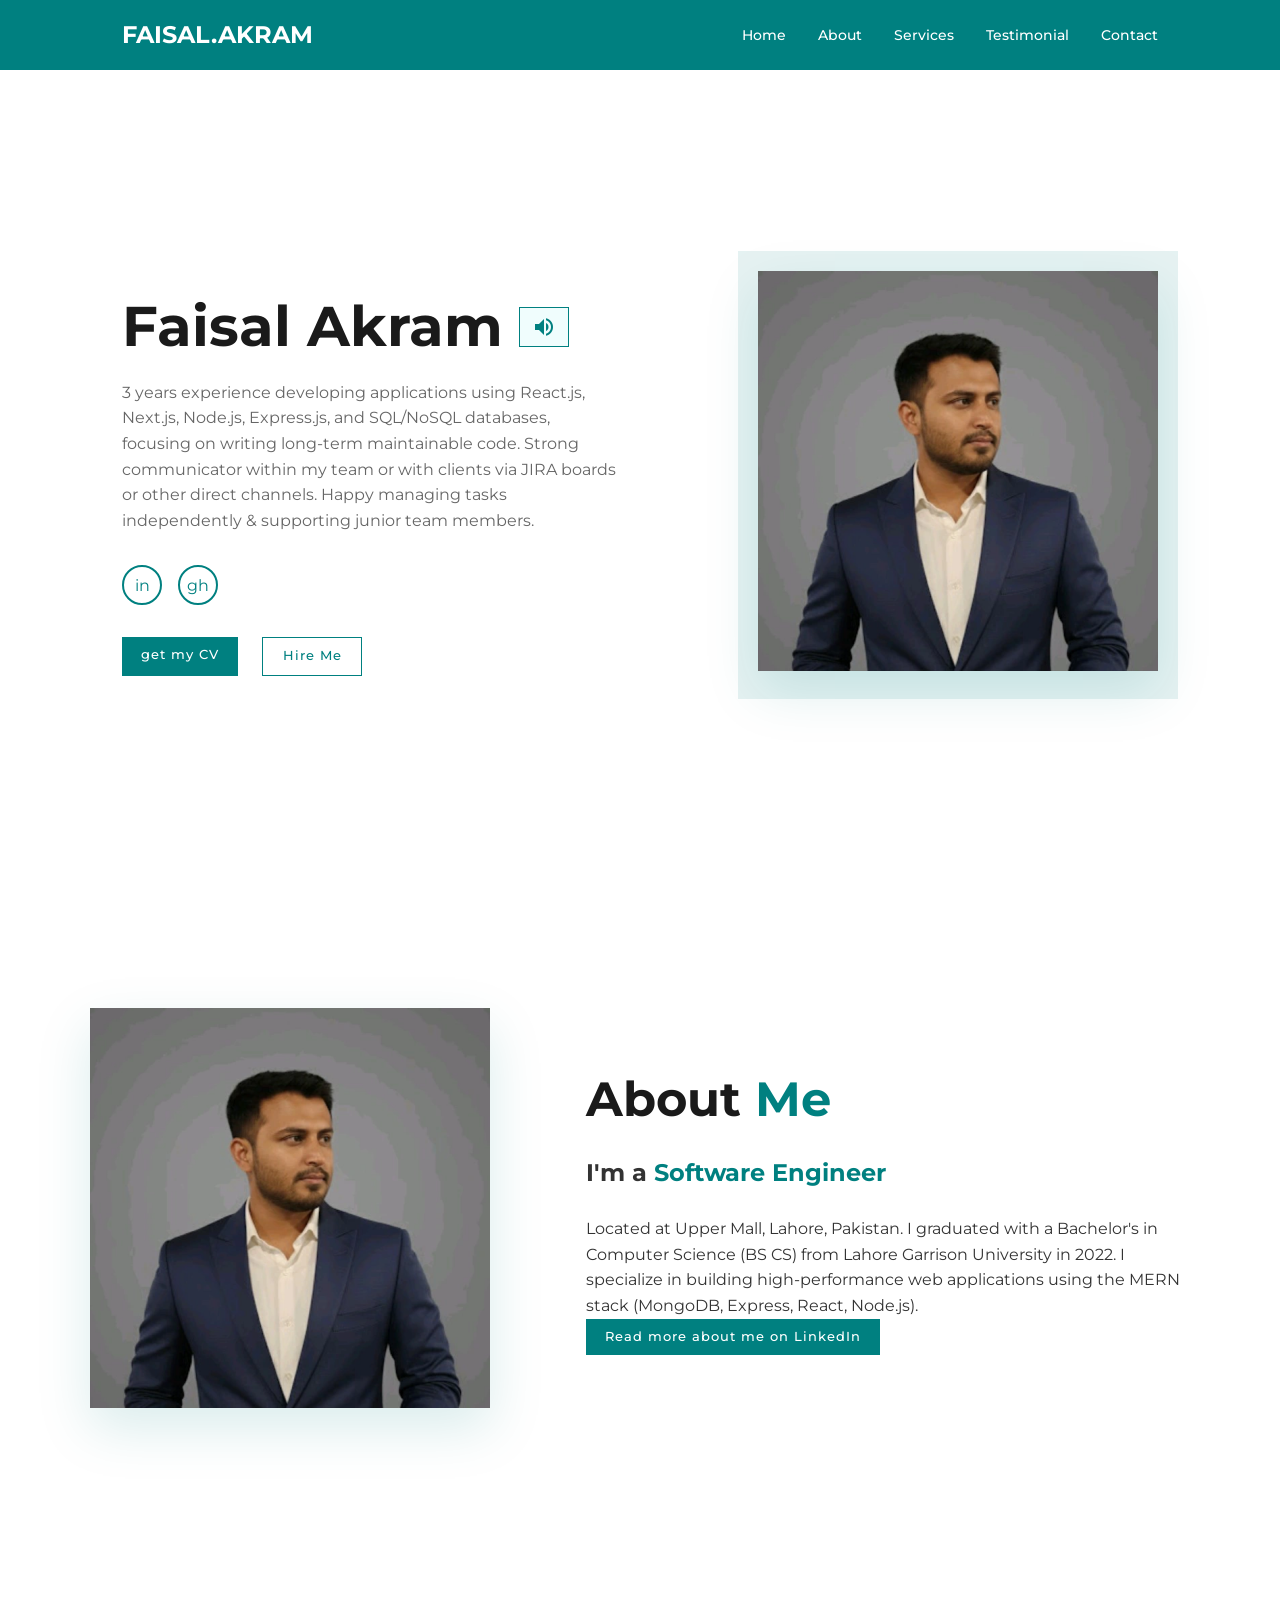
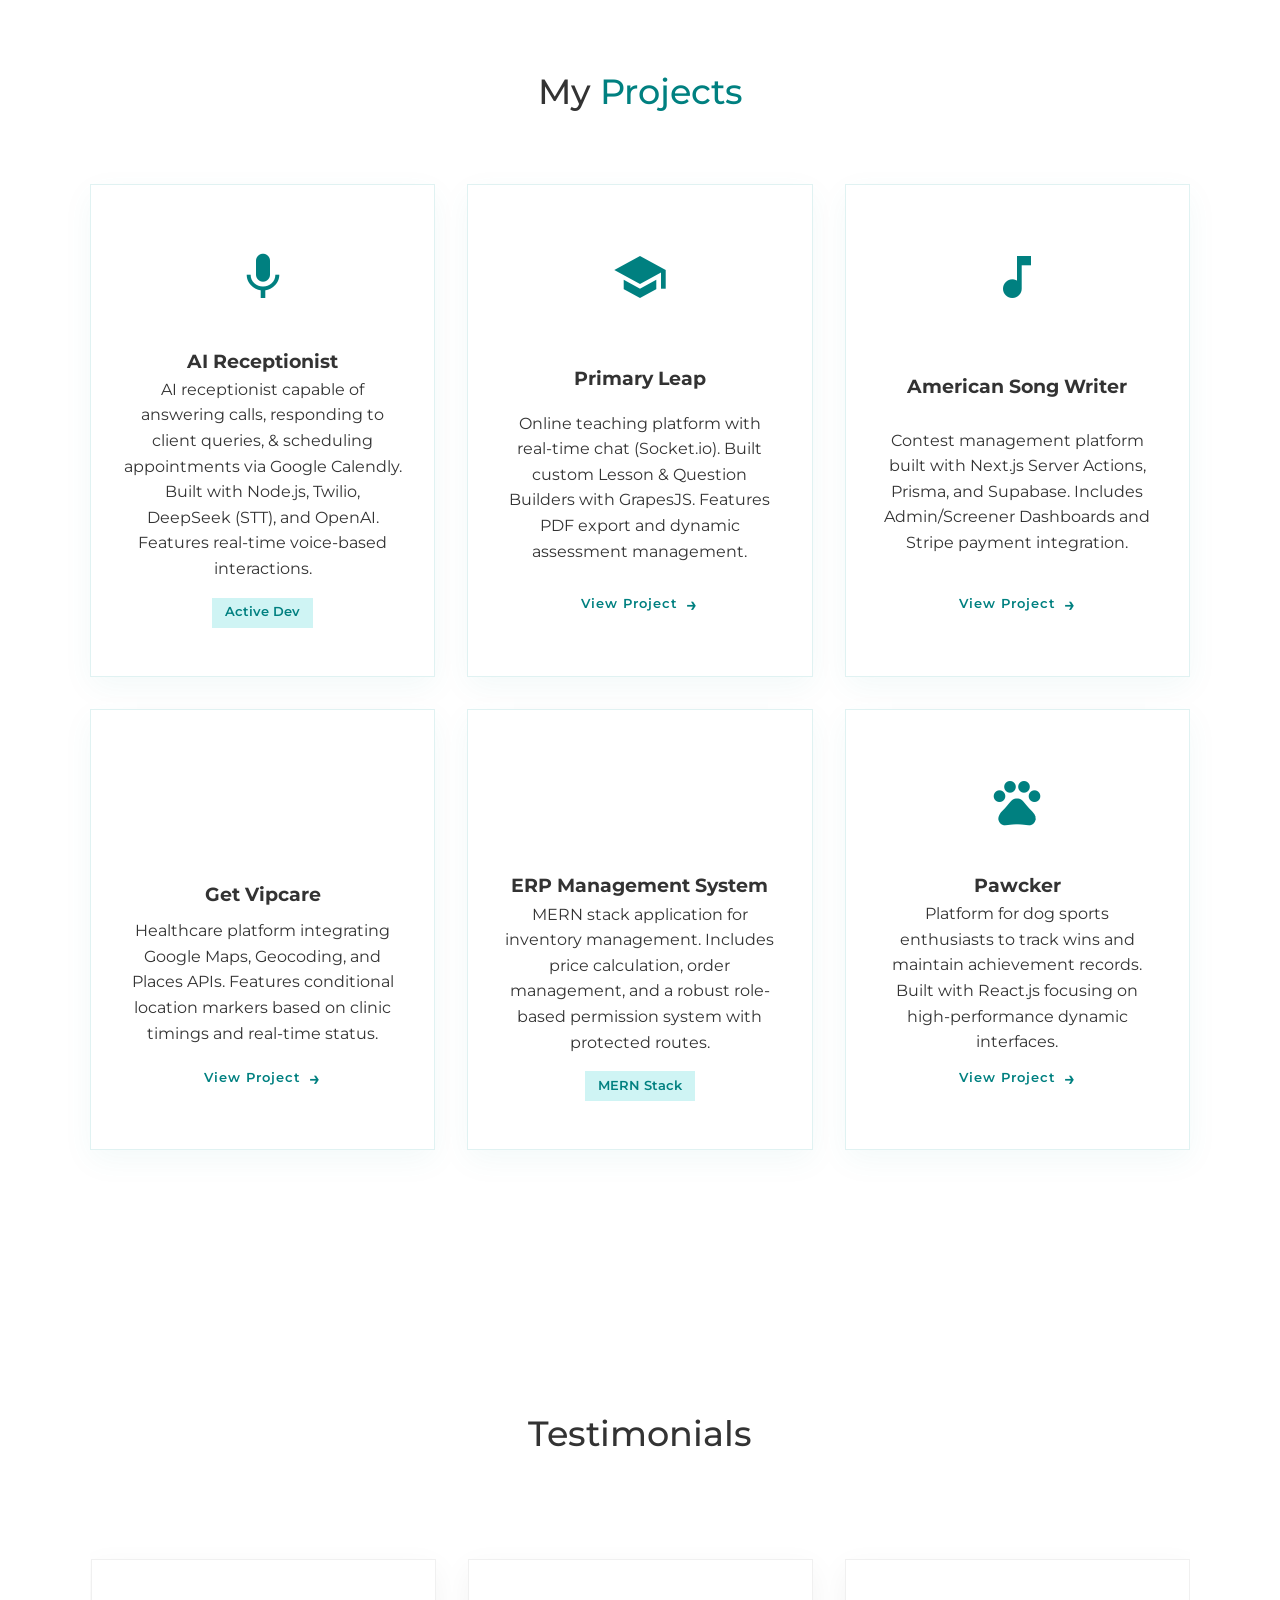
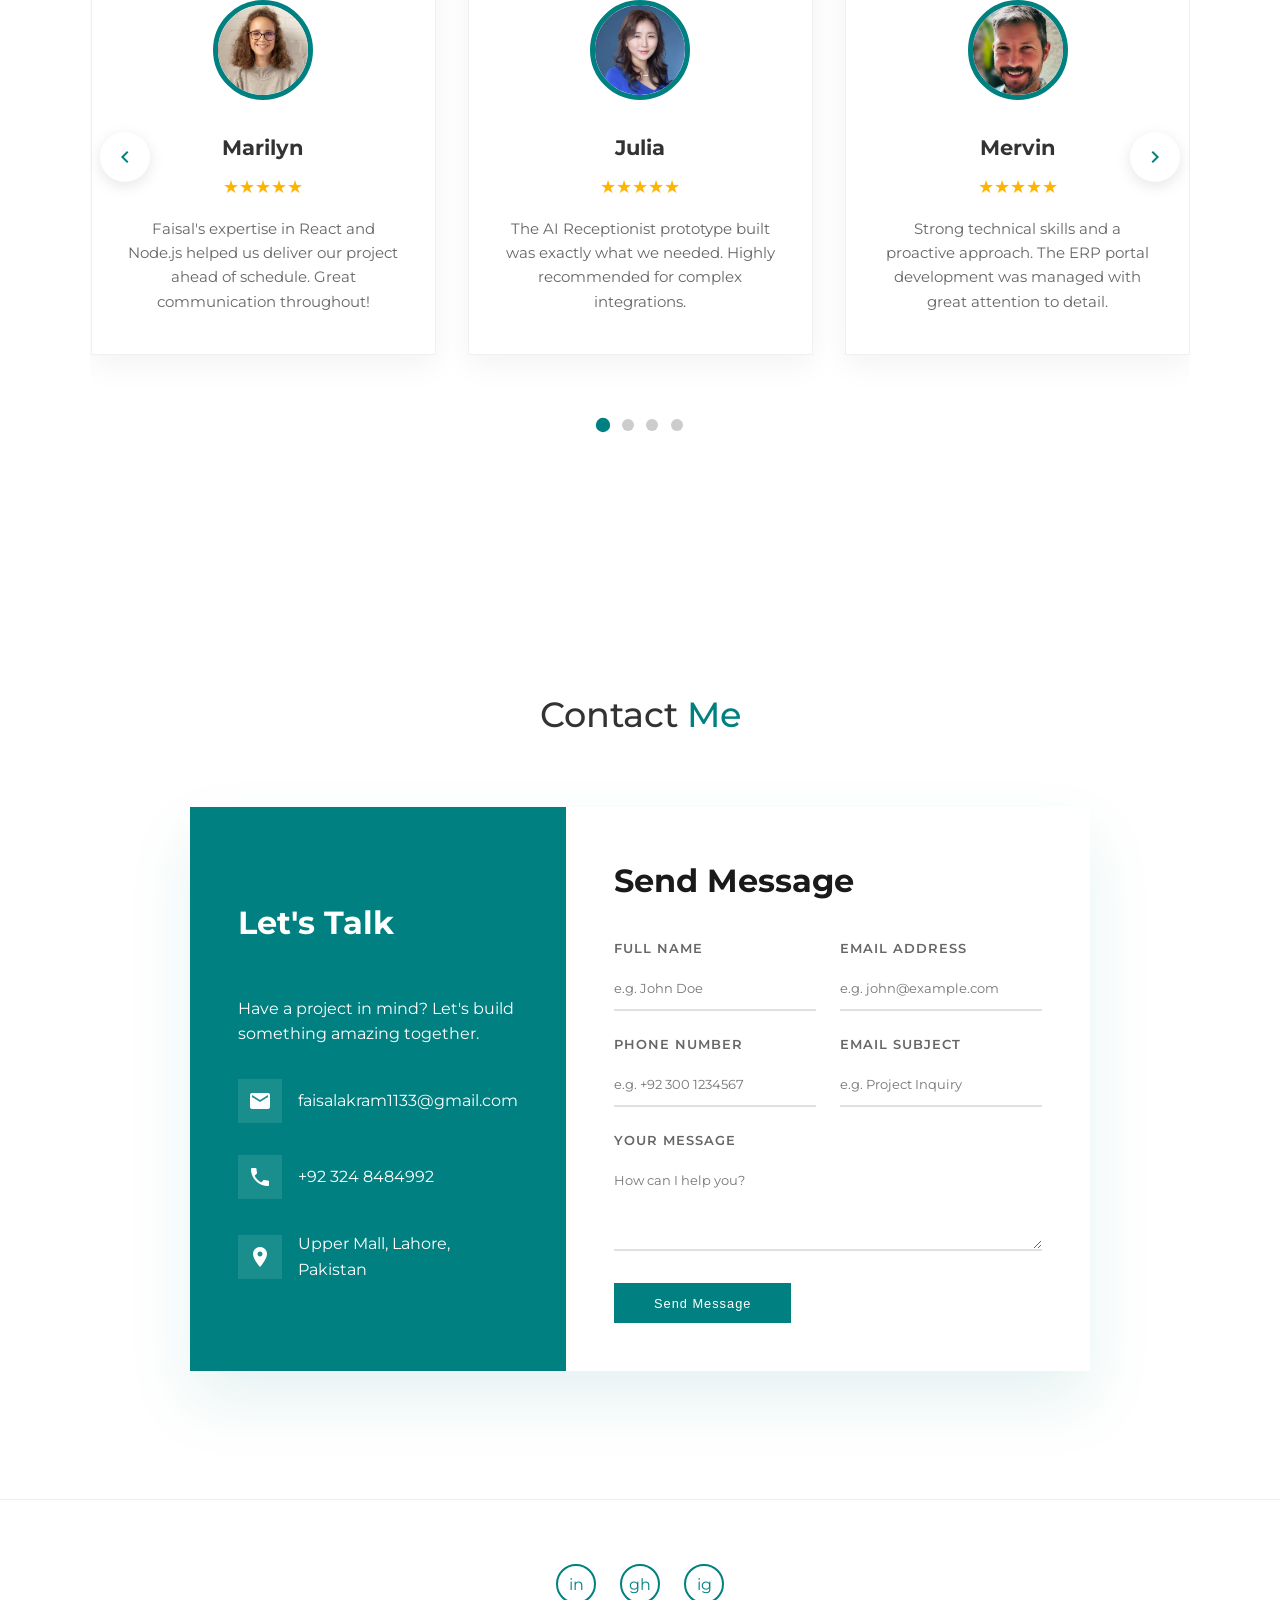
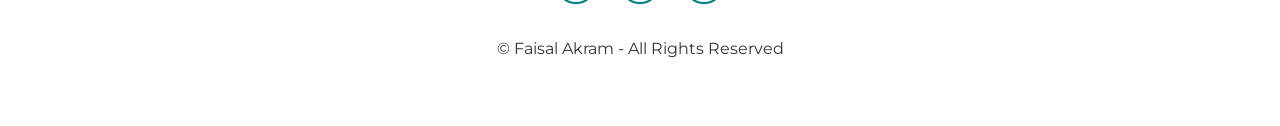
==== commit 057c46b3: "local fixes" ====
--- a/index.html
+++ b/index.html
@@ -53,7 +53,6 @@
             <div class="social-icons">
                 <a href="https://linkedin.com/in/faisal-akram-a55245199" class="social-icon" target="_blank">in</a>
                 <a href="https://github.com/mfaisalakram" class="social-icon" target="_blank">gh</a>
-                <a href="#" class="social-icon">ig</a>
             </div>
             <div class="header-btns">
                 <a href="Faisal Akram - CV.pdf" class="btn-primary" target="_blank">get my CV</a>
